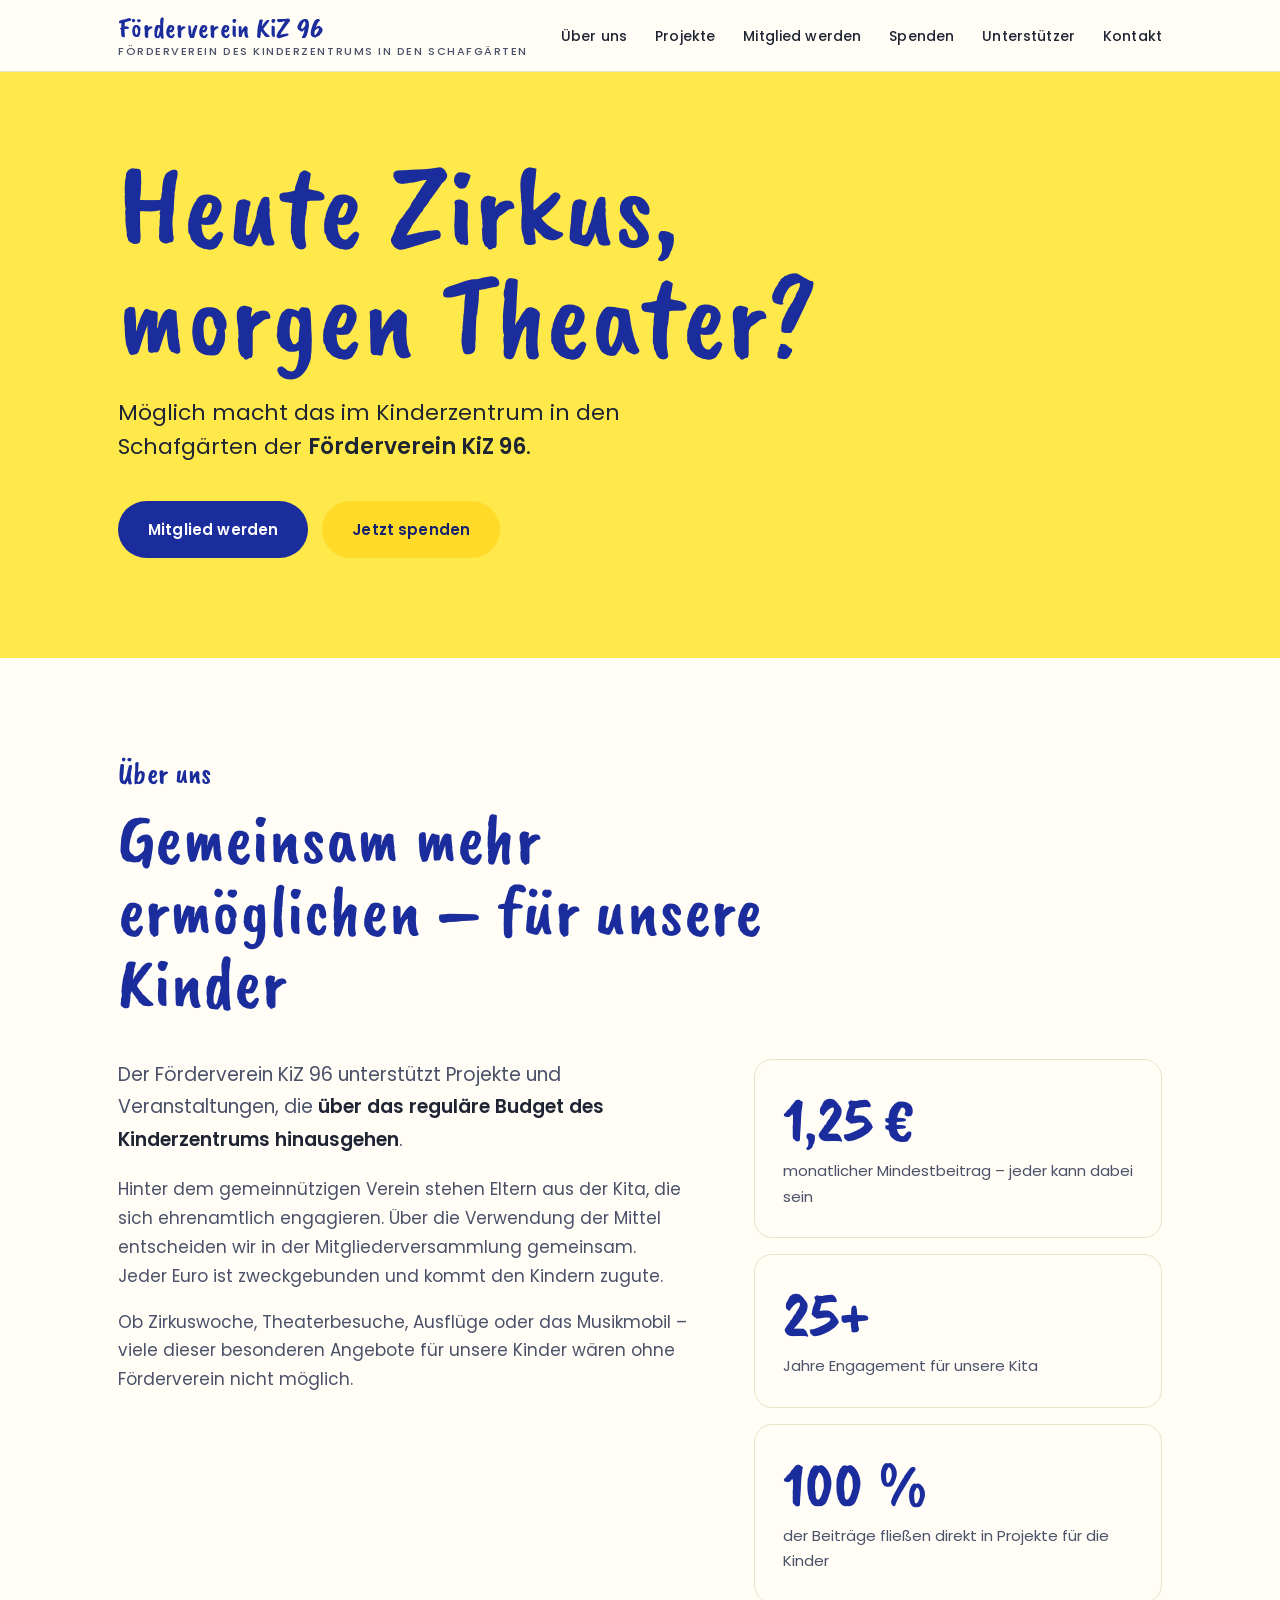
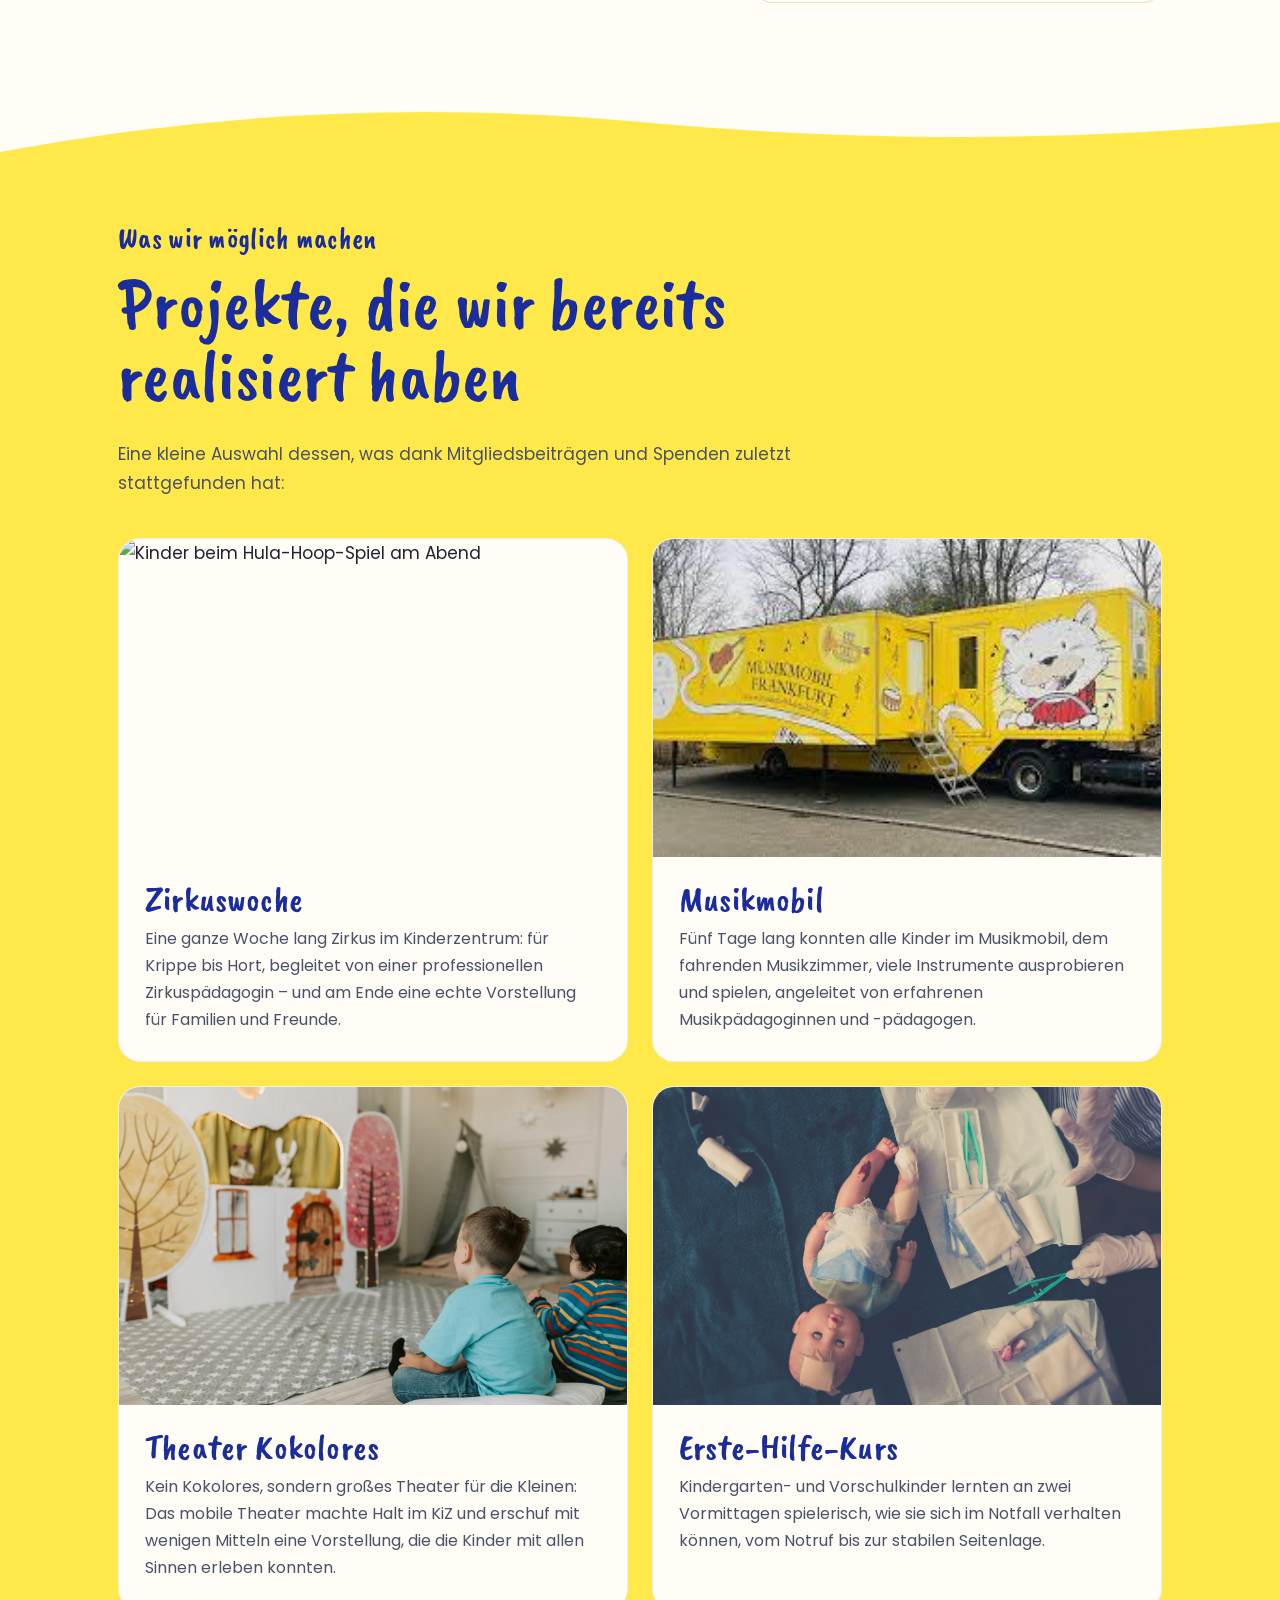
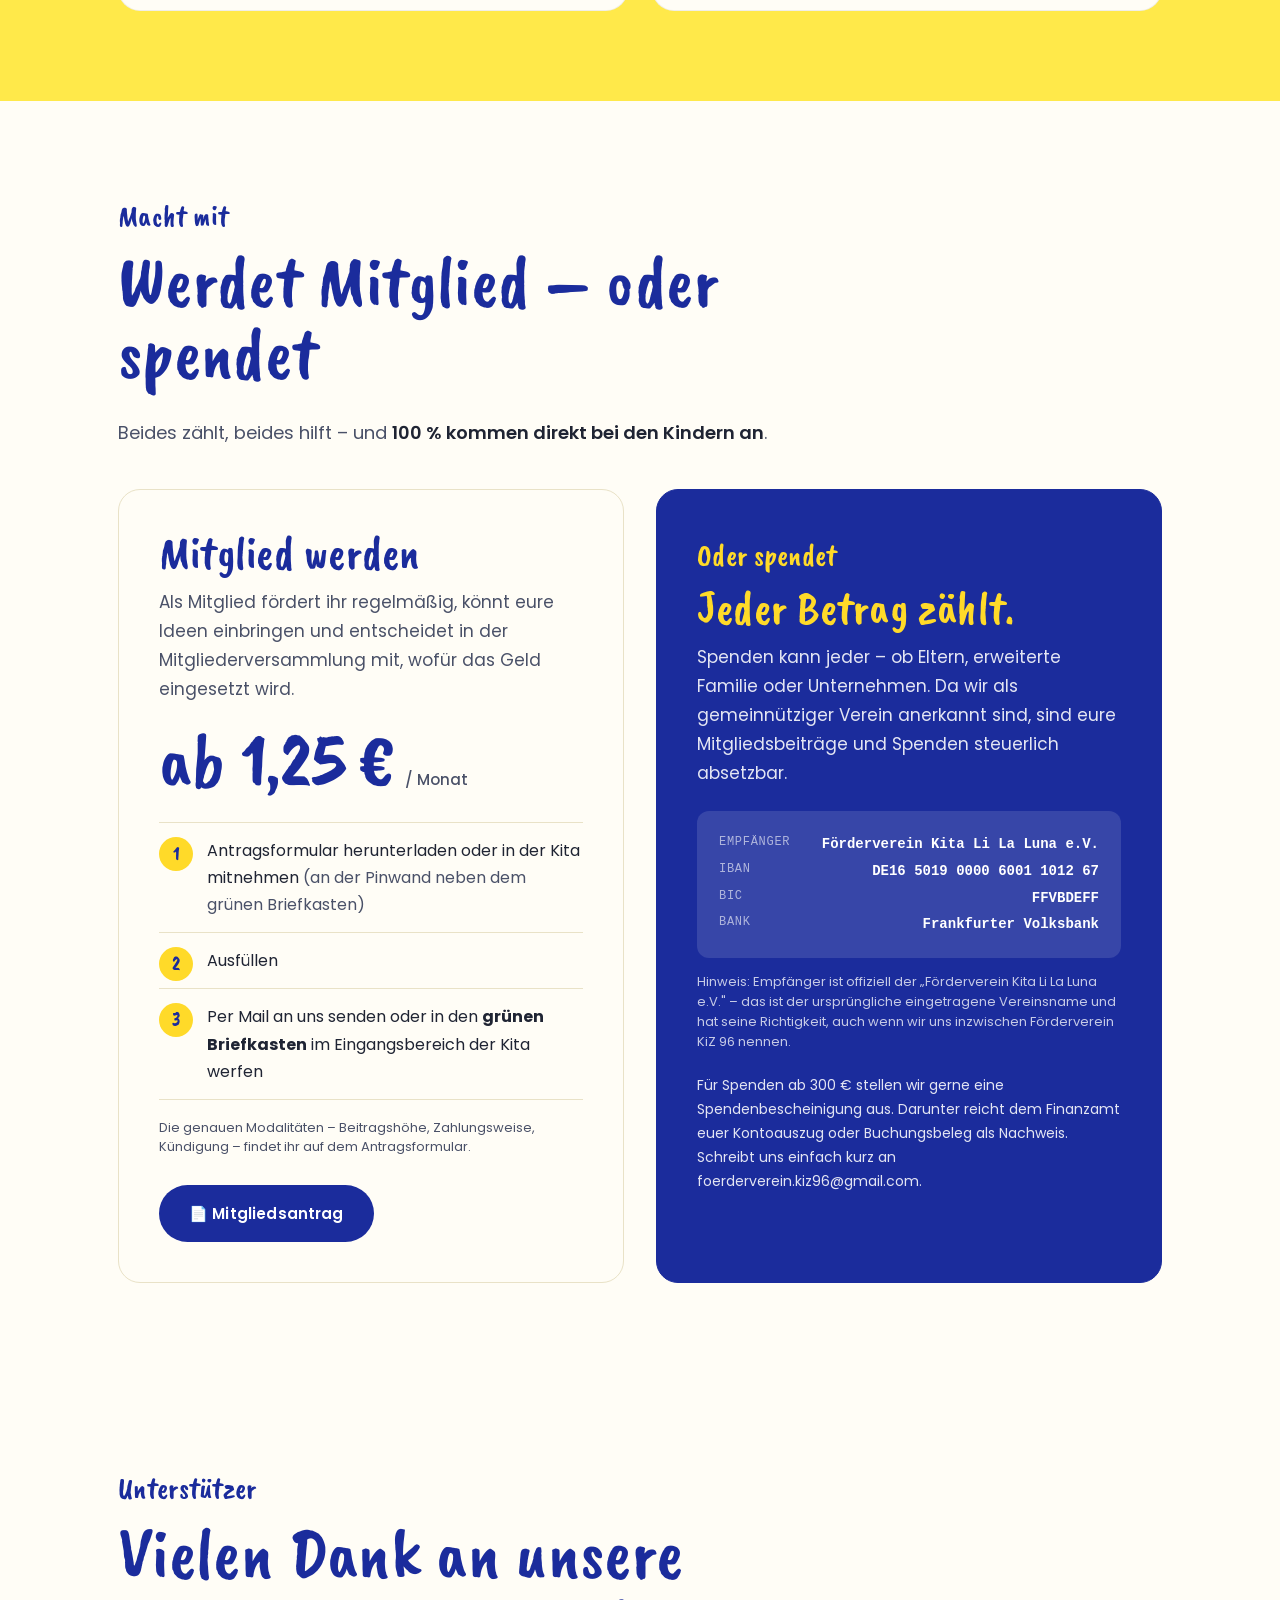
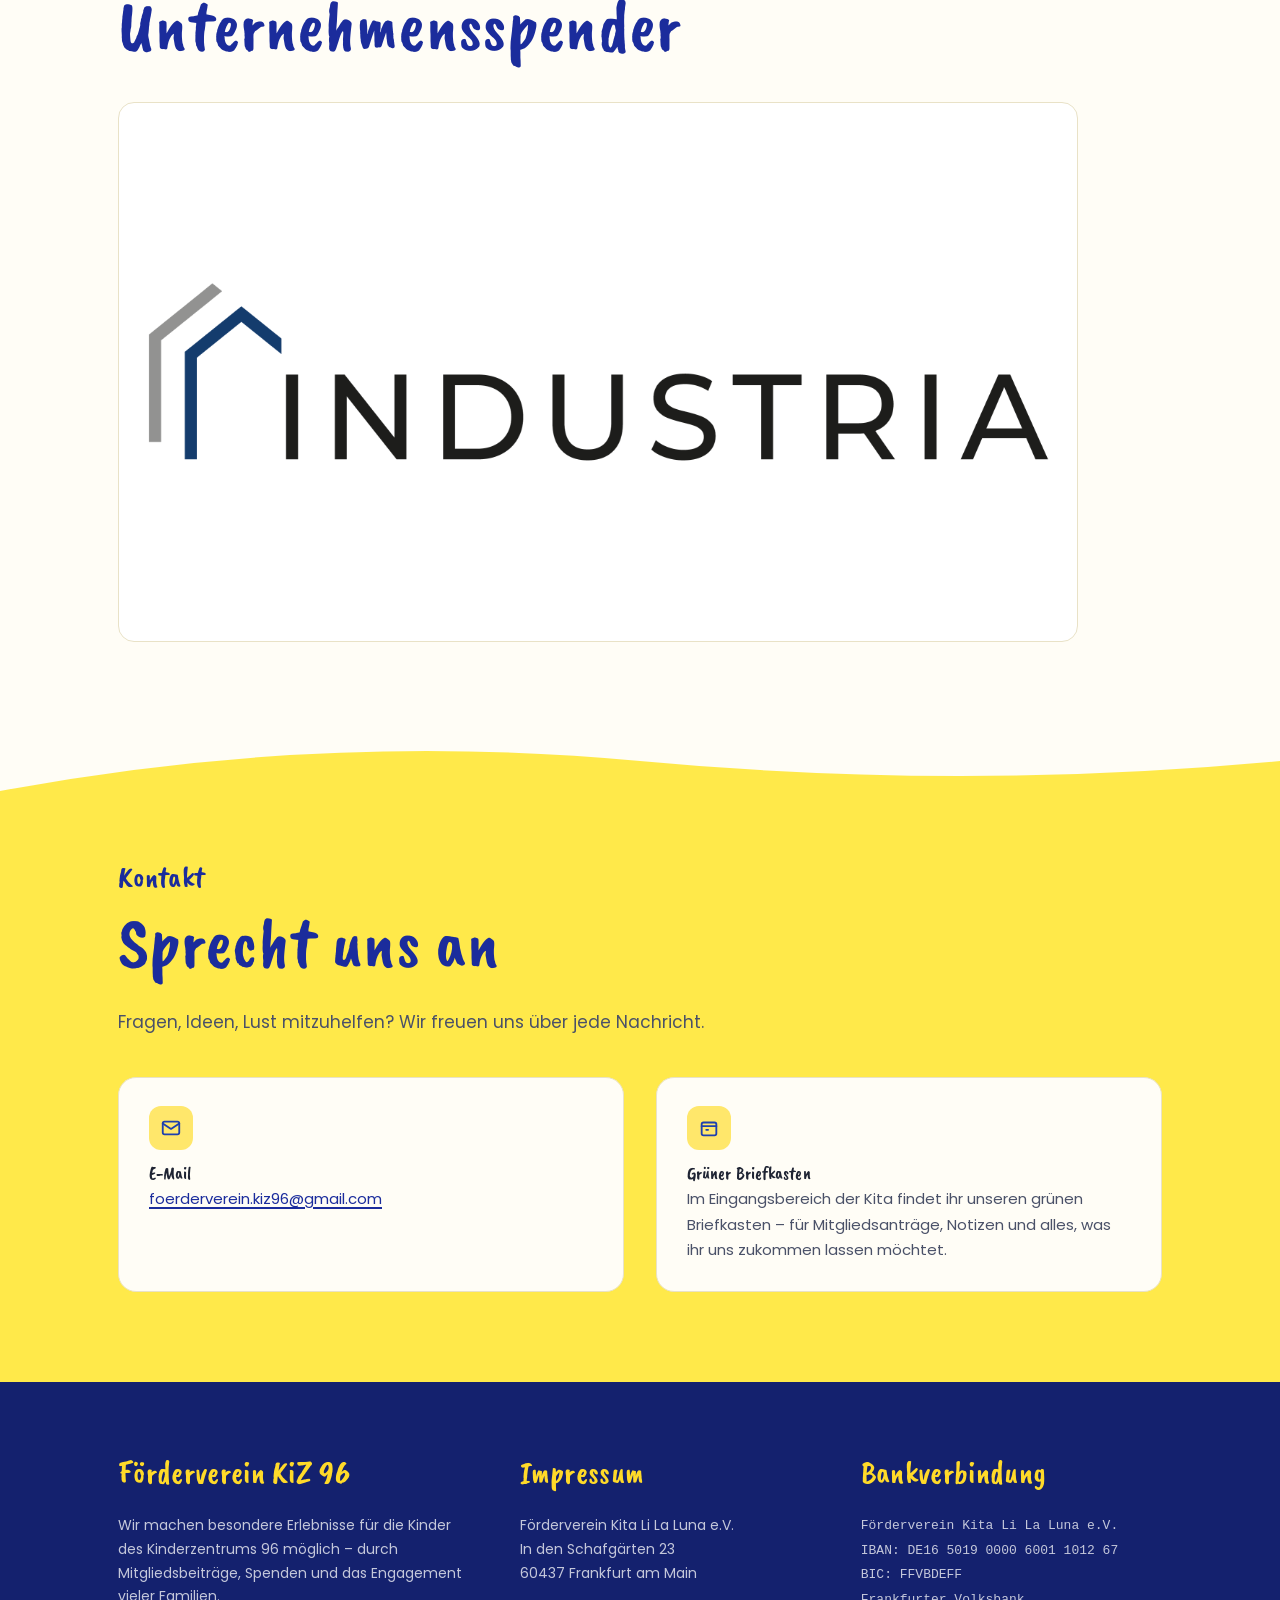
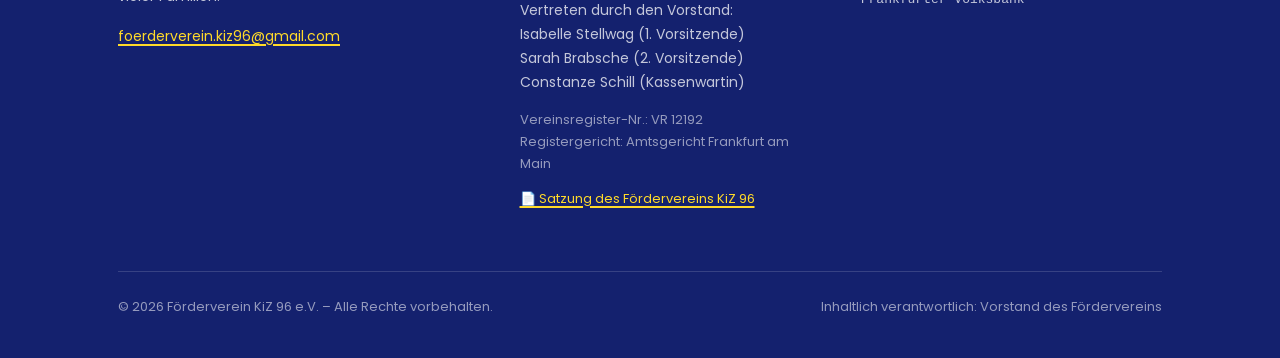
==== index.html @ b90ec66f "Add Förderverein KiZ 96 website (index.html) Import the Claude Design project as a plain static site" ====
<!DOCTYPE html>
<html lang="de"><head>
<meta charset="utf-8">
<meta name="viewport" content="width=device-width,initial-scale=1">
<meta name="format-detection" content="telephone=no, address=no, email=no, date=no">
<title>Förderverein KiZ 96 – Gemeinsam mehr erreichen</title>
<meta name="description" content="Der Förderverein des Kinderzentrums 96 unterstützt Projekte, die den Kita-Alltag bunter machen – von Zirkuswochen bis Musikmobil.">
<link rel="preconnect" href="https://fonts.googleapis.com">
<link rel="preconnect" href="https://fonts.gstatic.com" crossorigin="">
<link rel="stylesheet" href="https://fonts.googleapis.com/css2?family=Caveat+Brush&amp;family=Patrick+Hand&amp;family=Permanent+Marker&amp;family=Poppins:wght@300;400;500;600;700&amp;display=swap">
<style>
  :root {
    /* Flyer-nahe Farben: kräftiges Sonnengelb + sattes Royalblau */
    --yellow: #FFDA29;
    --yellow-soft: #FFE76B;
    --yellow-bg: #FFE94A;     /* flächiges Flyer-Gelb */
    --yellow-bg-soft: #FFF4B8;/* etwas weicher für Lesbarkeit */
    --blue: #1B2C9C;
    --blue-deep: #14216E;
    --blue-soft: #4F6BD6;
    --ink: #1F2433;
    --ink-soft: #4A5168;
    --paper: #FFFDF6;
    --line: #E9E2C7;
    --maxw: 1100px;
    --readw: 680px;
  }

  * { box-sizing: border-box; }
  html { scroll-behavior: smooth; }
  body {
    margin: 0;
    font-family: 'Poppins', system-ui, sans-serif;
    font-size: 17px;
    line-height: 1.7;
    color: var(--ink);
    background: var(--paper);
    -webkit-font-smoothing: antialiased;
  }

  h1, h2, h3 { color: var(--blue); margin: 0 0 0.4em; line-height: 1.0; letter-spacing: 0.005em; font-family: 'Caveat Brush', 'Poppins', cursive; font-weight: 400; }
  h2 { font-size: clamp(44px, 6vw, 72px); }
  h3 { font-size: 32px; }
  .hand { font-family: 'Caveat Brush', cursive; color: var(--blue); font-weight: 400; }

  p { margin: 0 0 1em; color: var(--ink-soft); max-width: var(--readw); }
  p strong { color: var(--ink); font-weight: 600; }
  a { color: var(--blue); text-decoration: underline; text-decoration-thickness: 1.5px; text-underline-offset: 3px; }
  a:hover { color: var(--blue-deep); }

  .wrap { max-width: var(--maxw); margin: 0 auto; padding: 0 28px; }

  /* ---------- Nav ---------- */
  nav.top {
    position: sticky; top: 0; z-index: 50;
    background: rgba(255, 253, 246, 0.92);
    backdrop-filter: blur(8px);
    border-bottom: 1px solid var(--line);
  }
  nav.top .wrap { display: flex; align-items: center; justify-content: space-between; padding-top: 14px; padding-bottom: 14px; gap: 24px; }
  .brand { display: flex; align-items: center; gap: 12px; text-decoration: none; }
  .brand-mark {
    width: 40px; height: 40px; border-radius: 50%;
    background: var(--yellow);
    display: grid; place-items: center;
    font-family: 'Caveat Brush', cursive; font-size: 22px; color: var(--blue);
    flex-shrink: 0;
  }
  .brand-text { font-family: 'Caveat Brush', cursive; font-size: 28px; color: var(--blue); line-height: 1; letter-spacing: 0.01em; }
  .brand-text small { display: block; font-family: 'Poppins', sans-serif; font-size: 11px; letter-spacing: 0.14em; text-transform: uppercase; color: var(--ink-soft); margin-top: 4px; font-weight: 500; }
  nav.top ul { display: flex; gap: 28px; list-style: none; padding: 0; margin: 0; }
  nav.top a.navlink { color: var(--ink); text-decoration: none; font-size: 14px; font-weight: 500; letter-spacing: 0.01em; }
  nav.top a.navlink:hover { color: var(--blue); }
  @media (max-width: 760px) { nav.top ul { display: none; } }

  /* ---------- Hero ---------- */
  .hero {
    position: relative;
    padding: 80px 0 100px;
    overflow: hidden;
    background: var(--paper);
  }
  .hero-blob {
    position: absolute; inset: 0; z-index: 0;
    pointer-events: none;
  }
  .hero .wrap { position: relative; z-index: 1; }
  .hero h1 {
    font-family: 'Caveat Brush', cursive;
    font-size: clamp(64px, 9.5vw, 116px);
    color: var(--blue);
    font-weight: 400;
    letter-spacing: 0.005em;
    max-width: 14ch;
    margin-bottom: 24px;
    line-height: 0.95;
  }
  .hero h1 .accent { color: var(--blue); }
  .hero .lede {
    font-size: clamp(19px, 2vw, 22px);
    color: var(--ink);
    max-width: 560px;
    line-height: 1.55;
  }
  .hero-cta { display: flex; gap: 14px; margin-top: 36px; flex-wrap: wrap; }

  .btn {
    display: inline-block;
    padding: 14px 28px;
    border-radius: 999px;
    font-weight: 600;
    text-decoration: none;
    font-size: 15px;
    letter-spacing: 0.01em;
    transition: transform .15s ease, box-shadow .15s ease;
    border: 2px solid transparent;
  }
  .btn-primary { background: var(--blue); color: #fff; }
  .btn-primary:hover { background: var(--blue-deep); color: #fff; transform: translateY(-1px); }
  .btn-secondary { background: var(--yellow); color: var(--blue-deep); }
  .btn-secondary:hover { background: #FFC700; color: var(--blue-deep); transform: translateY(-1px); }
  .btn-ghost { color: var(--blue); border-color: var(--blue); }
  .btn-ghost:hover { background: var(--blue); color: #fff; }

  /* ---------- Sections ---------- */
  section { padding: 90px 0; position: relative; }
  section.alt { background: var(--yellow-bg); }
  section.alt .stat-card,
  section.alt .project { background: #FFFDF6; border-color: rgba(0,0,0,0.06); }
  section.alt .panel { border-color: rgba(0,0,0,0.06); }
  .eyebrow {
    font-family: 'Caveat Brush', cursive;
    color: var(--blue);
    font-size: 30px;
    margin-bottom: 4px;
    letter-spacing: 0.01em;
  }
  /* h2 base oben gesetzt */
  h2 { max-width: 22ch; }

  /* Wave divider */
  .wave { display: block; width: 100%; height: 60px; }
  .wave + section { padding-top: 30px; }

  /* ---------- Über uns ---------- */
  .about-grid { display: grid; grid-template-columns: 1.4fr 1fr; gap: 64px; align-items: start; }
  @media (max-width: 800px) { .about-grid { grid-template-columns: 1fr; gap: 40px; } }
  .stat-card {
    background: var(--paper);
    border: 1px solid var(--line);
    border-radius: 18px;
    padding: 28px;
  }
  .stat-card + .stat-card { margin-top: 16px; }
  .stat-num {
    font-family: 'Caveat Brush', cursive;
    font-size: 64px;
    color: var(--blue);
    line-height: 1;
    margin-bottom: 6px;
  }
  .stat-label { font-size: 15px; color: var(--ink-soft); }

  /* ---------- Projekte ---------- */
  .projects { display: grid; grid-template-columns: repeat(2, 1fr); gap: 24px; margin-top: 40px; }
  @media (max-width: 760px) { .projects { grid-template-columns: 1fr; } }
  .project {
    background: var(--paper);
    border-radius: 22px;
    overflow: hidden;
    border: 1px solid var(--line);
    display: flex; flex-direction: column;
  }
  .project-img {
    aspect-ratio: 16 / 10;
    background: repeating-linear-gradient(45deg, #FFE680, #FFE680 10px, #FFD23F 10px, #FFD23F 20px);
    position: relative;
    display: grid; place-items: center;
  }
  .project-img.blue { background: repeating-linear-gradient(45deg, #C5D2F2, #C5D2F2 10px, #A6B7E8 10px, #A6B7E8 20px); }
  .project-img.has-photo { background: none; padding: 0; }
  .project-img.has-photo img { width: 100%; height: 100%; object-fit: cover; display: block; position: absolute; inset: 0; }
  .project-img.has-photo { position: relative; }
  .project-img .placeholder-tag {
    background: rgba(255,255,255,0.92);
    color: var(--ink-soft);
    font-family: ui-monospace, monospace;
    font-size: 11px;
    padding: 6px 10px;
    border-radius: 6px;
    letter-spacing: 0.04em;
  }
  .project-body { padding: 24px 26px 28px; }
  .project h3 { font-family: 'Caveat Brush', cursive; color: var(--blue); font-size: 36px; font-weight: 400; margin-bottom: 8px; line-height: 1.0; }
  .project p { font-size: 16px; margin: 0; }

  /* ---------- Mitglied / Spenden Doppel ---------- */
  .duo { display: grid; grid-template-columns: 1fr 1fr; gap: 32px; margin-top: 40px; }
  @media (max-width: 800px) { .duo { grid-template-columns: 1fr; } }
  .panel {
    background: var(--paper);
    border-radius: 22px;
    padding: 40px;
    border: 1px solid var(--line);
  }
  .panel.blue {
    background: var(--blue);
    color: #fff;
    border-color: var(--blue);
  }
  .panel.blue h3, .panel.blue .eyebrow { color: var(--yellow); }
  .panel.blue p { color: rgba(255,255,255,0.88); }
  .panel.blue strong { color: #fff; }
  .panel.blue a { color: var(--yellow); }
  .panel h3 { font-family: 'Caveat Brush', cursive; font-size: 46px; font-weight: 400; color: var(--blue); margin-bottom: 12px; line-height: 1.0; }
  .price {
    font-family: 'Caveat Brush', cursive;
    font-size: 76px;
    color: var(--blue);
    line-height: 1;
    display: flex; align-items: baseline; gap: 10px;
    margin: 18px 0 6px;
  }
  .price small { font-family: 'Poppins', sans-serif; font-size: 15px; color: var(--ink-soft); font-weight: 500; }
  .panel.blue .price { color: #fff; }
  .panel.blue .price small { color: rgba(255,255,255,0.75); }

  .iban-block {
    background: rgba(255,255,255,0.12);
    border-radius: 12px;
    padding: 20px 22px;
    margin-top: 24px;
    font-family: ui-monospace, 'SF Mono', monospace;
    font-size: 14px;
    line-height: 1.9;
  }
  .iban-block .row { display: flex; justify-content: space-between; gap: 16px; }
  .iban-block .row .k { color: rgba(255,255,255,0.6); font-size: 12px; letter-spacing: 0.06em; text-transform: uppercase; }
  .iban-block .row .v { color: #fff; font-weight: 600; text-align: right; }

  .iban-with-qr {
    display: grid;
    grid-template-columns: 1fr auto;
    gap: 20px;
    align-items: stretch;
  }
  .iban-with-qr .iban-block { margin: 0; flex: 1; }
  .iban-qr {
    background: transparent;
    border-radius: 12px;
    padding: 6px;
    display: flex;
    align-items: center;
    justify-content: center;
    width: 150px;
  }
  .iban-qr img { width: 100%; height: auto; display: block; }
  @media (max-width: 540px) {
    .iban-with-qr { grid-template-columns: 1fr; }
    .iban-qr { width: 140px; margin: 0 auto; }
  }

  /* ---------- Vorstand ---------- */
  .vorstand-grid {
    display: grid;
    grid-template-columns: repeat(auto-fit, minmax(200px, 1fr));
    gap: 32px;
    max-width: 720px;
    margin: 40px 0 56px;
  }
  .vorstand-card { text-align: center; }
  .vorstand-photo {
    width: 140px;
    height: 140px;
    border-radius: 50%;
    overflow: hidden;
    margin: 0 auto 16px;
    background: var(--cream);
    border: 3px solid #fff;
    box-shadow: 0 4px 16px rgba(0,0,0,0.08);
    display: flex;
    align-items: center;
    justify-content: center;
    font-family: 'Poppins', sans-serif;
    font-size: 36px;
    font-weight: 600;
    color: var(--blue);
  }
  .vorstand-photo img { width: 100%; height: 100%; object-fit: cover; display: block; }
  .vorstand-card h4 { font-family: 'Poppins', sans-serif; font-size: 18px; font-weight: 600; margin: 0 0 4px; color: var(--ink); }
  .vorstand-card .role { font-size: 14px; color: var(--ink-soft); margin: 0; }

  /* ---------- Sponsors ---------- */
  .sponsor-grid {
    display: grid;
    grid-template-columns: repeat(auto-fit, minmax(220px, 1fr));
    gap: 24px;
    max-width: 960px;
  }
  .sponsor-card {
    background: #fff;
    border: 1px solid var(--line);
    border-radius: 16px;
    aspect-ratio: 16 / 9;
    display: flex;
    align-items: center;
    justify-content: center;
    padding: 28px;
    transition: transform 0.2s ease, box-shadow 0.2s ease;
  }
  .sponsor-card:hover { transform: translateY(-2px); box-shadow: 0 8px 24px rgba(0,0,0,0.06); }
  .sponsor-card img { max-width: 100%; max-height: 100%; object-fit: contain; }
  .sponsor-card .placeholder-tag {
    background: var(--cream);
    color: var(--ink-soft);
    font-family: 'JetBrains Mono', monospace;
    font-size: 11px;
    letter-spacing: 0.08em;
    padding: 8px 14px;
    border-radius: 6px;
  }

  .steps { list-style: none; padding: 0; margin: 24px 0 0; counter-reset: step; }
  .steps li {
    padding: 14px 0 14px 48px;
    position: relative;
    border-top: 1px solid var(--line);
    color: var(--ink);
    font-size: 16px;
  }
  .steps li:last-child { border-bottom: 1px solid var(--line); }
  .steps li::before {
    counter-increment: step;
    content: counter(step);
    position: absolute; left: 0; top: 14px;
    width: 34px; height: 34px; border-radius: 50%;
    background: var(--yellow); color: var(--blue);
    display: grid; place-items: center;
    font-family: 'Caveat Brush', cursive; font-size: 20px;
  }

  /* ---------- Kontakt ---------- */
  .contact-grid { display: grid; grid-template-columns: 1fr 1fr; gap: 32px; margin-top: 40px; }
  @media (max-width: 760px) { .contact-grid { grid-template-columns: 1fr; } }
  .contact-card {
    background: var(--paper);
    border: 1px solid var(--line);
    border-radius: 18px;
    padding: 28px 30px;
  }
  .contact-card .icon {
    width: 44px; height: 44px; border-radius: 12px;
    background: var(--yellow-soft);
    display: grid; place-items: center;
    margin-bottom: 14px;
  }
  .contact-card h3 { font-size: 18px; margin-bottom: 4px; color: var(--ink); }
  .contact-card p { font-size: 15px; margin: 0; }

  /* ---------- Footer / Impressum ---------- */
  footer {
    background: var(--blue-deep);
    color: rgba(255,255,255,0.75);
    padding: 64px 0 40px;
    font-size: 14px;
  }
  footer h4 {
    font-family: 'Caveat Brush', cursive;
    color: var(--yellow);
    font-size: 32px;
    margin: 0 0 14px;
    font-weight: 400;
    letter-spacing: 0.01em;
  }
  footer .imp-grid {
    display: grid; grid-template-columns: 1.2fr 1fr 1fr; gap: 40px;
  }
  @media (max-width: 760px) { footer .imp-grid { grid-template-columns: 1fr; gap: 28px; } }
  footer p { color: rgba(255,255,255,0.75); font-size: 14px; line-height: 1.7; }
  footer a { color: var(--yellow); }

  /* ---------- Mobile (≤640px) ---------- */
  @media (max-width: 640px) {
    .wrap { padding: 0 20px; }
    nav.top { padding: 18px 0; }
    .brand-mark { width: 36px; height: 36px; font-size: 19px; }
    .brand-text { font-size: 22px; }
    .brand-text small { font-size: 9.5px; letter-spacing: 0.12em; margin-top: 3px; }

    .hero { padding: 30px 0 50px; }
    .hero h1 { font-size: clamp(32px, 9.5vw, 48px); margin-bottom: 8px; max-width: 100%; }
    .hero .lede { font-size: 16px; }
    .hero-cta { margin-top: 22px; }
    .wave { height: 32px; }
    .wave + section { padding-top: 18px; }
    .hero .lede { font-size: 17px; }
    .hero-cta { gap: 10px; margin-top: 28px; }
    .btn { padding: 12px 22px; font-size: 14px; }

    section { padding: 60px 0; }
    h2 { font-size: clamp(36px, 9vw, 48px); }
    h3 { font-size: 26px; }
    .eyebrow { font-size: 24px; }

    .about-grid { gap: 32px; }
    .stat-card { padding: 22px; }
    .stat-num { font-size: 48px; }

    .projects { gap: 18px; margin-top: 28px; }
    .project-body { padding: 20px 22px 24px; }
    .project h3 { font-size: 28px; }
    .project p { font-size: 15px; }

    .duo { gap: 22px; margin-top: 28px; }
    .panel { padding: 26px 24px; }
    .panel h3 { font-size: 36px; }
    .price { font-size: 56px; }

    .iban-block .row { flex-direction: column; align-items: flex-start; gap: 2px; padding: 6px 0; border-bottom: 1px solid rgba(255,255,255,0.08); }
    .iban-block .row:last-child { border-bottom: none; }
    .iban-block .row .v { text-align: left; word-break: break-word; }

    .contact-grid { gap: 22px; margin-top: 28px; }

    footer { padding: 50px 0 30px; }
  }
  footer .legal { margin-top: 48px; padding-top: 24px; border-top: 1px solid rgba(255,255,255,0.15); display: flex; justify-content: space-between; flex-wrap: wrap; gap: 12px; font-size: 13px; color: rgba(255,255,255,0.55); }

  /* Underline doodle on hand-text */
  .doodle-underline { position: relative; display: inline-block; }
  .doodle-underline::after {
    content: ''; position: absolute; left: 0; right: 0; bottom: -8px;
    height: 8px;
    background: url("data:image/svg+xml;utf8,<svg xmlns='http://www.w3.org/2000/svg' viewBox='0 0 200 10'><path d='M2 7 Q 50 1 100 5 T 198 4' stroke='%23FFD23F' stroke-width='4' fill='none' stroke-linecap='round'/></svg>") no-repeat center / 100% 100%;
  }

  /* Skip-link a11y */
  .skip { position: absolute; left: -9999px; }
  .skip:focus { left: 12px; top: 12px; background: var(--blue); color: #fff; padding: 8px 14px; border-radius: 6px; z-index: 100; }
</style>

</head>
<body>

<a href="#main" class="skip">Zum Inhalt springen</a>

<nav class="top">
  <div class="wrap">
    <a class="brand" href="#top">
      <div class="brand-text">
        Förderverein KiZ 96
        <small>Förderverein des Kinderzentrums in den Schafgärten</small>
      </div>
    </a>
    <ul>
      <li><a class="navlink" href="#ueber-uns">Über uns</a></li>
      <li><a class="navlink" href="#projekte">Projekte</a></li>
      <li><a class="navlink" href="#mitglied">Mitglied werden</a></li>
      <li><a class="navlink" href="#spenden">Spenden</a></li>
      <li><a class="navlink" href="#unterstuetzer">Unterstützer</a></li>
      <li><a class="navlink" href="#kontakt">Kontakt</a></li>
    </ul>
  </div>
</nav>

<main id="main">

<!-- ============ HERO ============ -->
<section class="hero" id="top">
  <svg class="hero-blob" viewBox="0 0 1440 700" preserveAspectRatio="none" aria-hidden="true">
    <path d="M 0 0 L 1440 0 L 1440 660 Q 1280 720 1100 695 Q 920 670 760 700 Q 600 730 420 700 Q 240 670 0 720 L 0 0 Z" fill="#FFE94A"></path>
  </svg>
  <div class="wrap">
    <h1>Heute Zirkus, <br><span class="accent">morgen Theater?</span></h1>
    <p class="lede">
      Möglich macht das im Kinderzentrum in den Schafgärten der <strong>Förderverein KiZ 96</strong>.
    </p>
    <div class="hero-cta">
      <a class="btn btn-primary" href="#mitglied">Mitglied werden</a>
      <a class="btn btn-secondary" href="#spenden">Jetzt spenden</a>
    </div>
  </div>
</section>

<!-- ============ ÜBER UNS ============ -->
<section id="ueber-uns">
  <div class="wrap">
    <div class="eyebrow">Über uns</div>
    <h2>Gemeinsam mehr ermöglichen – für unsere Kinder</h2>
    <div class="about-grid" style="margin-top: 40px;">
      <div>
        <p style="font-size: 19px;">
          Der Förderverein KiZ 96 unterstützt Projekte und Veranstaltungen, die <strong>über das reguläre Budget des Kinderzentrums hinausgehen</strong>.
        </p>
        <p>Hinter dem gemeinnützigen Verein stehen Eltern aus der Kita, die sich ehrenamtlich engagieren. Über die Verwendung der Mittel entscheiden wir in der Mitgliederversammlung gemeinsam. Jeder Euro ist zweckgebunden und kommt den Kindern zugute.</p>
        <p>
          Ob Zirkuswoche, Theaterbesuche, Ausflüge oder das Musikmobil – viele dieser besonderen Angebote für unsere Kinder wären ohne Förderverein nicht möglich.
        </p>
        <p>
</p>
      </div>
      <div>
        <div class="stat-card">
          <div class="stat-num">1,25 €</div>
          <div class="stat-label">monatlicher Mindestbeitrag – jeder kann dabei sein</div>
        </div>
        <div class="stat-card">
          <div class="stat-num">25+</div>
          <div class="stat-label">Jahre Engagement für unsere Kita</div>
        </div>
        <div class="stat-card">
          <div class="stat-num">100 %</div>
          <div class="stat-label">der Beiträge fließen direkt in Projekte für die Kinder</div>
        </div>
      </div>
    </div>
  </div>
</section>

<!-- ============ PROJEKTE ============ -->
<section id="projekte" class="alt">
  <svg class="wave" viewBox="0 0 1440 60" preserveAspectRatio="none" aria-hidden="true" style="position:absolute;top:-1px;left:0;right:0;">
    <path d="M0 60 Q 360 0 720 30 T 1440 30 L 1440 0 L 0 0 Z" fill="#FFFDF6"></path>
  </svg>
  <div class="wrap" style="padding-top: 30px;">
    <div class="eyebrow">Was wir möglich machen</div>
    <h2>Projekte, die wir bereits realisiert haben</h2>
    <p>Eine kleine Auswahl dessen, was dank Mitgliedsbeiträgen und Spenden zuletzt stattgefunden hat:</p>

    <div class="projects">
      <article class="project">
        <div class="project-img has-photo">
          <img src="images/zirkuswoche.jpg" alt="Kinder beim Hula-Hoop-Spiel am Abend">
        </div>
        <div class="project-body">
          <h3>Zirkuswoche</h3>
          <p>Eine ganze Woche lang Zirkus im Kinderzentrum: für Krippe bis Hort, begleitet von einer professionellen Zirkuspädagogin – und am Ende eine echte Vorstellung für Familien und Freunde.</p>
        </div>
      </article>

      <article class="project">
        <div class="project-img has-photo">
          <img src="images/musikmobil.jpg" alt="Musikmobil Frankfurt – gelber Anhänger mit Instrumenten-Illustrationen">
        </div>
        <div class="project-body">
          <h3>Musikmobil</h3>
          <p>Fünf Tage lang konnten alle Kinder im Musikmobil, dem fahrenden Musikzimmer, viele Instrumente ausprobieren und spielen, angeleitet von erfahrenen Musikpädagoginnen und -pädagogen.</p>
        </div>
      </article>

      <article class="project">
        <div class="project-img has-photo">
          <img src="images/theater.jpg" alt="Kinder schauen einer Theateraufführung in der Kita zu">
        </div>
        <div class="project-body">
          <h3>Theater Kokolores</h3>
          <p>Kein Kokolores, sondern großes Theater für die Kleinen: Das mobile Theater machte Halt im KiZ und erschuf mit wenigen Mitteln eine Vorstellung, die die Kinder mit allen Sinnen erleben konnten.&nbsp;</p>
        </div>
      </article>

      <article class="project">
        <div class="project-img has-photo">
          <img src="images/erstehilfe.jpg" alt="Erste-Hilfe-Übung – Kinderpuppe mit Verband und Übungsmaterial" style="object-position: center;">
        </div>
        <div class="project-body">
          <h3>Erste-Hilfe-Kurs</h3>
          <p>Kindergarten- und Vorschulkinder lernten an zwei Vormittagen spielerisch, wie sie sich im Notfall verhalten können, vom Notruf bis zur stabilen Seitenlage.</p>
        </div>
      </article>
    </div>
  </div>
</section>

<!-- ============ MITGLIED & SPENDEN ============ -->
<section id="mitglied">
  <div class="wrap">
    <div class="eyebrow">Macht mit</div>
    <h2>Werdet Mitglied – oder spendet</h2>
    <p style="max-width: 720px; font-size: 18px;">
      Beides zählt, beides hilft – und <strong>100&nbsp;% kommen direkt bei den Kindern an</strong>.
    </p>

    <div class="duo">
      <!-- Mitglied -->
      <div class="panel">
        <h3>Mitglied werden</h3>
        <p>Als Mitglied fördert ihr regelmäßig, könnt eure Ideen einbringen und entscheidet in der Mitgliederversammlung mit, wofür das Geld eingesetzt wird.</p>
        <div class="price">ab&nbsp;1,25 € <small>/&nbsp;Monat</small></div>

        <ol class="steps">
          <li>Antragsformular herunterladen oder in der Kita mitnehmen <span style="color: var(--ink-soft); font-weight: 400;">(an der Pinwand neben dem grünen Briefkasten)</span></li>
          <li>Ausfüllen</li>
          <li>Per Mail an uns senden oder in den <strong>grünen Briefkasten</strong> im Eingangsbereich der Kita werfen</li>
        </ol>

        <p style="font-size: 13px; color: var(--ink-soft); margin-top: 18px; line-height: 1.5;">Die genauen Modalitäten – Beitragshöhe, Zahlungsweise, Kündigung – findet ihr auf dem Antragsformular.</p>

        <div style="display: flex; gap: 12px; margin-top: 28px; flex-wrap: wrap;">
          <a class="btn btn-primary" href="beitrittserklaerung.html" target="_blank">📄 Mitgliedsantrag</a>
        </div>
      </div>

      <!-- Spenden -->
      <div class="panel blue" id="spenden">
        <div class="eyebrow" style="color: var(--yellow);">Oder spendet</div>
        <h3>Jeder Betrag zählt.</h3>
        <p>Spenden kann jeder – ob Eltern, erweiterte Familie oder Unternehmen. Da wir als gemeinnütziger Verein anerkannt sind, sind eure Mitgliedsbeiträge und Spenden steuerlich absetzbar.</p>

        <div class="iban-block">
          <div class="row"><span class="k">Empfänger</span><span class="v">Förderverein Kita Li La Luna e.V.</span></div>
          <div class="row"><span class="k">IBAN</span><span class="v">DE16 5019 0000 6001 1012 67</span></div>
          <div class="row"><span class="k">BIC</span><span class="v">FFVBDEFF</span></div>
          <div class="row"><span class="k">Bank</span><span class="v">Frankfurter Volksbank</span></div>
        </div>

        <p style="margin-top: 14px; font-size: 13px; line-height: 1.55; color: rgba(255,255,255,0.75);">
          Hinweis: Empfänger ist offiziell der „Förderverein Kita Li La Luna e.V." – das ist der ursprüngliche eingetragene Vereinsname und hat seine Richtigkeit, auch wenn wir uns inzwischen Förderverein KiZ 96 nennen.
        </p>

        <p style="margin-top: 22px; font-size: 14px;">Für Spenden ab 300 € stellen wir gerne eine Spendenbescheinigung aus. Darunter reicht dem Finanzamt euer Kontoauszug oder Buchungsbeleg als Nachweis. Schreibt uns einfach kurz an foerderverein.kiz96@gmail.com.</p>
      </div>
    </div>
  </div>
</section>

<!-- ============ UNTERSTÜTZER ============ -->
<section id="unterstuetzer">
  <div class="wrap">
    <div class="eyebrow">Unterstützer</div>
    <h2>Vielen Dank an unsere Unternehmensspender</h2>
    <div class="sponsor-grid" style="margin-top: 40px;">
      <div class="sponsor-card">
        <img src="images/logo-mar-industria.png" alt="MAR Industria">
      </div>
    </div>
  </div>
</section>

<!-- ============ KONTAKT ============ -->
<section id="kontakt" class="alt">
  <svg class="wave" viewBox="0 0 1440 60" preserveAspectRatio="none" aria-hidden="true" style="position:absolute;top:-1px;left:0;right:0;">
    <path d="M0 60 Q 360 0 720 30 T 1440 30 L 1440 0 L 0 0 Z" fill="#FFFDF6"></path>
  </svg>
  <div class="wrap" style="padding-top: 30px;">
    <div class="eyebrow">Kontakt</div>
    <h2>Sprecht uns an</h2>
    <p>Fragen, Ideen, Lust mitzuhelfen? Wir freuen uns über jede Nachricht.</p>

<div class="contact-grid">
      <div class="contact-card">
        <div class="icon" aria-hidden="true">
          <svg width="22" height="22" viewBox="0 0 24 24" fill="none" stroke="#1E40AF" stroke-width="2" stroke-linecap="round" stroke-linejoin="round"><rect x="3" y="5" width="18" height="14" rx="2"></rect><path d="m3 7 9 6 9-6"></path></svg>
        </div>
        <h3>E-Mail</h3>
        <p><a href="mailto:foerderverein.kiz96@gmail.com">foerderverein.kiz96@gmail.com</a></p>
      </div>

      <div class="contact-card">
        <div class="icon" aria-hidden="true">
          <svg width="22" height="22" viewBox="0 0 24 24" fill="none" stroke="#1E40AF" stroke-width="2" stroke-linecap="round" stroke-linejoin="round"><rect x="4" y="6" width="16" height="14" rx="2"></rect><path d="M4 10h16"></path><path d="M9 14h2"></path></svg>
        </div>
        <h3>Grüner Briefkasten</h3>
        <p>Im Eingangsbereich der Kita findet ihr unseren grünen Briefkasten – für Mitgliedsanträge, Notizen und alles, was ihr uns zukommen lassen möchtet.</p>
      </div>
    </div>
  </div>
</section>

</main>

<!-- ============ FOOTER / IMPRESSUM ============ -->
<footer id="impressum">
  <div class="wrap">
    <div class="imp-grid">
      <div>
        <h4>Förderverein KiZ 96</h4>
        <p>Wir machen besondere Erlebnisse für die Kinder des Kinderzentrums 96 möglich – durch Mitgliedsbeiträge, Spenden und das Engagement vieler Familien.</p>
        <p style="margin-top: 16px;"><a href="mailto:foerderverein.kiz96@gmail.com">foerderverein.kiz96@gmail.com</a></p>
      </div>
      <div>
        <h4>Impressum</h4>
        <p>
          Förderverein Kita Li La Luna e.V.<br>
          In den Schafgärten 23<br>
          60437 Frankfurt am Main
        </p>
        <p style="margin-top: 12px;">
          Vertreten durch den Vorstand:<br>
          Isabelle Stellwag (1. Vorsitzende)<br>
          Sarah Brabsche (2. Vorsitzende)<br>
          Constanze Schill (Kassenwartin)
        </p>
        <p style="margin-top: 12px; font-size: 13px; color: rgba(255,255,255,0.55);">
          Vereinsregister-Nr.: VR 12192<br>
          Registergericht: Amtsgericht Frankfurt am Main
        </p>
        <p style="margin-top: 12px; font-size: 13px;">
          <a href="satzung.html">📄 Satzung des Fördervereins KiZ 96</a>
        </p>
      </div>
      <div>
        <h4>Bankverbindung</h4>
        <p style="font-family: ui-monospace, monospace; font-size: 13px; line-height: 1.9;">
          Förderverein Kita Li La Luna e.V.<br>
          IBAN: DE16 5019 0000 6001 1012 67<br>
          BIC: FFVBDEFF<br>
          Frankfurter Volksbank
        </p>
      </div>
    </div>

    <div class="legal">
      <span>© <span id="year"></span> Förderverein KiZ 96 e.V. – Alle Rechte vorbehalten.</span>
      <span>Inhaltlich verantwortlich: Vorstand des Fördervereins</span>
    </div>
  </div>
</footer>

<script>
  document.getElementById('year').textContent = new Date().getFullYear();
</script>

<!-- ============ TWEAKS ============ -->
<script src="https://unpkg.com/react@18.3.1/umd/react.development.js" integrity="sha384-hD6/rw4ppMLGNu3tX5cjIb+uRZ7UkRJ6BPkLpg4hAu/6onKUg4lLsHAs9EBPT82L" crossorigin="anonymous"></script>
<script src="https://unpkg.com/react-dom@18.3.1/umd/react-dom.development.js" integrity="sha384-u6aeetuaXnQ38mYT8rp6sbXaQe3NL9t+IBXmnYxwkUI2Hw4bsp2Wvmx4yRQF1uAm" crossorigin="anonymous"></script>
<script src="https://unpkg.com/@babel/standalone@7.29.0/babel.min.js" integrity="sha384-m08KidiNqLdpJqLq95G/LEi8Qvjl/xUYll3QILypMoQ65QorJ9Lvtp2RXYGBFj1y" crossorigin="anonymous"></script>
<script type="text/babel" src="tweaks-panel.jsx"></script>

<style id="tweak-styles">
  /* Brush-Level: kontrolliert die Schriftart der Headlines */
  body[data-brush="poliert"] h1,
  body[data-brush="poliert"] h2,
  body[data-brush="poliert"] h3,
  body[data-brush="poliert"] .eyebrow,
  body[data-brush="poliert"] .stat-num,
  body[data-brush="poliert"] .price,
  body[data-brush="poliert"] .panel h3,
  body[data-brush="poliert"] .project h3,
  body[data-brush="poliert"] .brand-text,
  body[data-brush="poliert"] footer h4,
  body[data-brush="poliert"] .steps li::before {
    font-family: 'Poppins', sans-serif !important;
    font-weight: 700 !important;
    letter-spacing: -0.01em !important;
  }
  body[data-brush="poliert"] .hero h1 { font-size: clamp(48px, 7vw, 84px) !important; line-height: 1.05 !important; }
  body[data-brush="poliert"] .price { font-size: 56px !important; }
  body[data-brush="poliert"] .stat-num { font-size: 44px !important; }
  body[data-brush="poliert"] .panel h3 { font-size: 32px !important; }
  body[data-brush="poliert"] .project h3 { font-size: 24px !important; }
  body[data-brush="poliert"] .brand-text { font-size: 19px !important; }
  body[data-brush="poliert"] .eyebrow { font-size: 13px !important; text-transform: uppercase; letter-spacing: 0.12em !important; font-weight: 600 !important; }
  body[data-brush="poliert"] footer h4 { font-size: 16px !important; text-transform: uppercase; letter-spacing: 0.1em !important; font-weight: 600 !important; }

  body[data-brush="marker"] h1,
  body[data-brush="marker"] h2,
  body[data-brush="marker"] .hero h1,
  body[data-brush="marker"] .panel h3,
  body[data-brush="marker"] .project h3,
  body[data-brush="marker"] .brand-text {
    font-family: 'Permanent Marker', cursive !important;
    letter-spacing: 0.005em !important;
  }

  body[data-brush="kindlich"] h1,
  body[data-brush="kindlich"] h2,
  body[data-brush="kindlich"] .hero h1,
  body[data-brush="kindlich"] .panel h3,
  body[data-brush="kindlich"] .project h3,
  body[data-brush="kindlich"] .brand-text,
  body[data-brush="kindlich"] .eyebrow,
  body[data-brush="kindlich"] .stat-num,
  body[data-brush="kindlich"] .price,
  body[data-brush="kindlich"] footer h4 {
    font-family: 'Patrick Hand', cursive !important;
    letter-spacing: 0.005em !important;
  }

  /* Farb-Stimmung */
  body[data-mood="sonnig"] section.alt { background: #FFE94A; }
  body[data-mood="sonnig"] .hero-blob path { fill: #FFE94A !important; }
  body[data-mood="sonnig"] .panel.blue { background: #1B2C9C; }

  body[data-mood="marine"] section.alt { background: #1B2C9C; color: #fff; }
  body[data-mood="marine"] section.alt h2,
  body[data-mood="marine"] section.alt h3,
  body[data-mood="marine"] section.alt .eyebrow,
  body[data-mood="marine"] section.alt .stat-num,
  body[data-mood="marine"] section.alt .project h3 { color: #FFDA29 !important; }
  body[data-mood="marine"] section.alt p { color: rgba(255,255,255,0.85); }
  body[data-mood="marine"] section.alt strong { color: #fff; }
  body[data-mood="marine"] section.alt .stat-card,
  body[data-mood="marine"] section.alt .project { background: rgba(255,255,255,0.07); border-color: rgba(255,255,255,0.15); }
  body[data-mood="marine"] section.alt .panel { background: rgba(255,255,255,0.07); border-color: rgba(255,255,255,0.15); }
  body[data-mood="marine"] section.alt .panel h3,
  body[data-mood="marine"] section.alt .panel p { color: #fff; }
  body[data-mood="marine"] section.alt .panel.blue { background: #FFDA29; }
  body[data-mood="marine"] section.alt .panel.blue h3,
  body[data-mood="marine"] section.alt .panel.blue p,
  body[data-mood="marine"] section.alt .panel.blue strong,
  body[data-mood="marine"] section.alt .panel.blue .eyebrow { color: #14216E !important; }
  body[data-mood="marine"] .hero-blob path { fill: #DDE3FF !important; }
  body[data-mood="marine"] .wave path { fill: #FFFDF6 !important; }

  body[data-mood="ruhig"] section.alt { background: #FFF4B8; }
  body[data-mood="ruhig"] .hero-blob path { fill: #FFF1A8 !important; }

  /* Wellen / Formen */
  body[data-shapes="gerade"] .wave { display: none !important; }
  body[data-shapes="gerade"] .hero-blob path {
    d: path('M 0 0 L 1440 0 L 1440 720 L 0 720 Z') !important;
  }
  body[data-shapes="gerade"] section { padding-top: 70px !important; padding-bottom: 70px !important; }
  body[data-shapes="gerade"] .panel,
  body[data-shapes="gerade"] .project,
  body[data-shapes="gerade"] .stat-card,
  body[data-shapes="gerade"] .contact-card {
    border-radius: 4px !important;
  }
  body[data-shapes="gerade"] .btn { border-radius: 4px !important; }
  body[data-shapes="gerade"] .doodle-underline::after { display: none !important; }

  body[data-shapes="extra"] .hero-blob path {
    d: path('M 0 0 L 1440 0 L 1440 380 Q 1340 480 1180 440 Q 1020 400 880 480 Q 720 560 540 510 Q 360 460 200 540 Q 60 600 0 560 L 0 0 Z') !important;
  }
  body[data-shapes="extra"] .panel,
  body[data-shapes="extra"] .project,
  body[data-shapes="extra"] .stat-card,
  body[data-shapes="extra"] .contact-card {
    border-radius: 32px !important;
  }
</style>

<div id="tweak-root"></div>
<script type="text/babel">
  const TWEAK_DEFAULTS = /*EDITMODE-BEGIN*/{
    "brush": "brush",
    "mood": "sonnig",
    "shapes": "extra"
  }/*EDITMODE-END*/;

  function TweaksApp() {
    const [t, setTweak] = useTweaks(TWEAK_DEFAULTS);
    React.useEffect(() => {
      document.body.dataset.brush = t.brush;
      document.body.dataset.mood = t.mood;
      document.body.dataset.shapes = t.shapes;
    }, [t.brush, t.mood, t.shapes]);

    return (
      <TweaksPanel title="Tweaks">
        <TweakSection label="Schrift-Charakter" />
        <TweakRadio
          label="Headlines"
          value={t.brush}
          options={[
            { value: 'kindlich', label: 'Kindlich' },
            { value: 'brush', label: 'Brush' },
            { value: 'marker', label: 'Marker' },
            { value: 'poliert', label: 'Poliert' },
          ]}
          onChange={(v) => setTweak('brush', v)}
        />
        <TweakSection label="Farb-Stimmung" />
        <TweakRadio
          label="Mood"
          value={t.mood}
          options={[
            { value: 'ruhig', label: 'Ruhig' },
            { value: 'klassisch', label: 'Klassisch' },
            { value: 'sonnig', label: 'Sonnig' },
            { value: 'marine', label: 'Marine' },
          ]}
          onChange={(v) => setTweak('mood', v)}
        />
        <TweakSection label="Formensprache" />
        <TweakRadio
          label="Sektionen"
          value={t.shapes}
          options={[
            { value: 'gerade', label: 'Klar' },
            { value: 'wellen', label: 'Wellen' },
            { value: 'extra', label: 'Verspielt' },
          ]}
          onChange={(v) => setTweak('shapes', v)}
        />
      </TweaksPanel>
    );
  }

  ReactDOM.createRoot(document.getElementById('tweak-root')).render(<TweaksApp />);
</script>



</body></html>
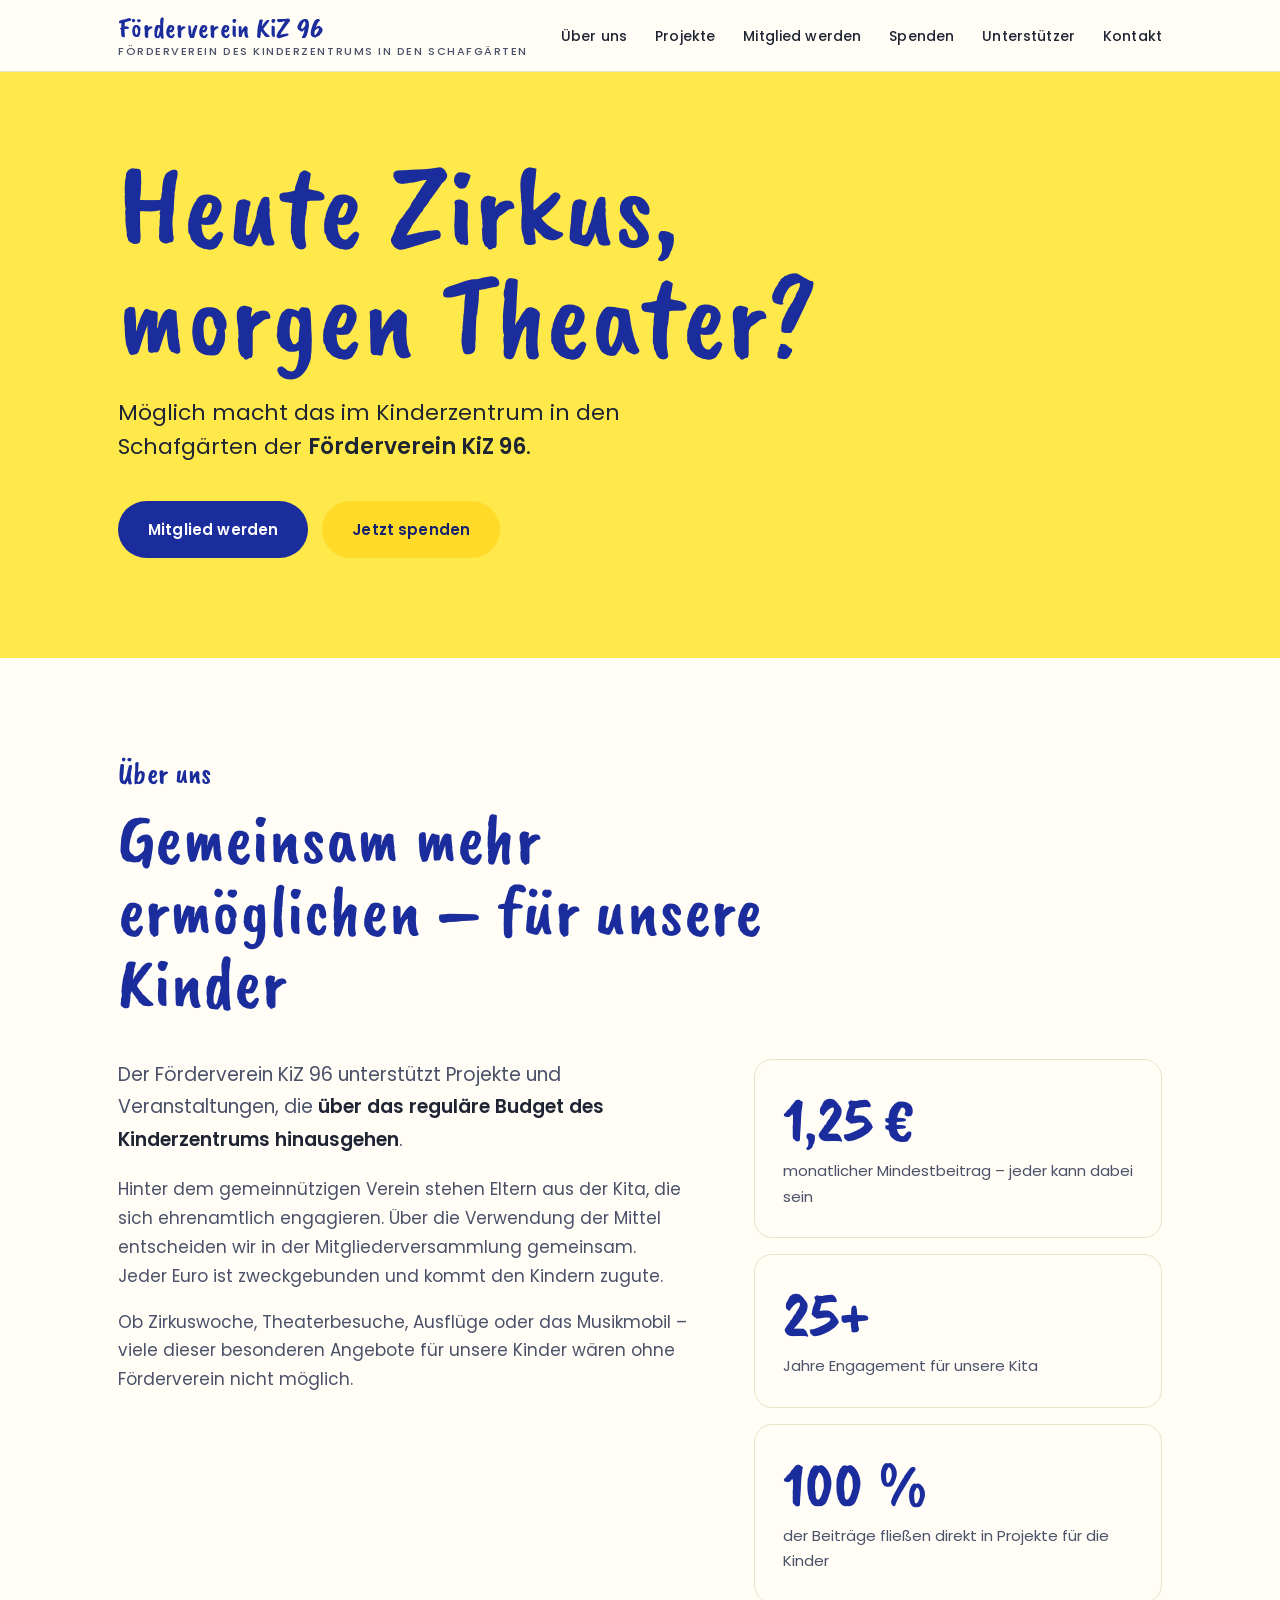
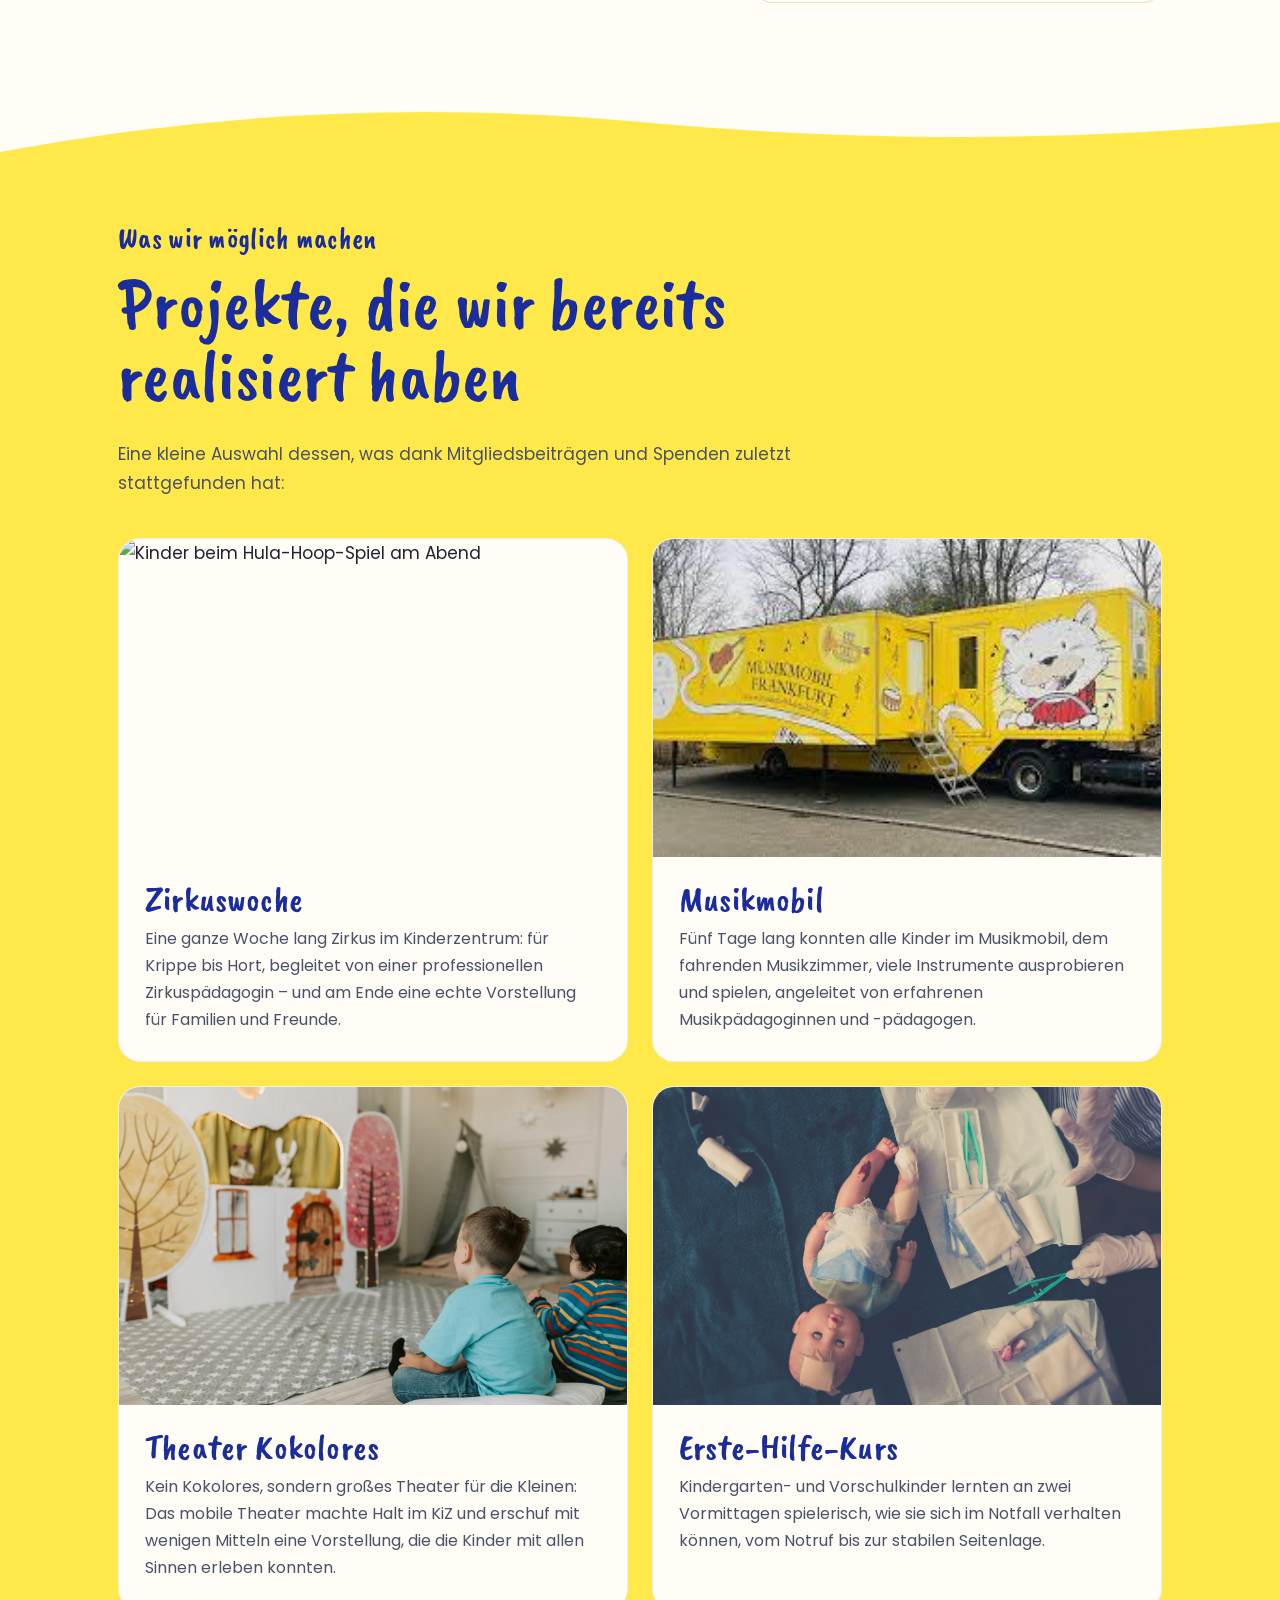
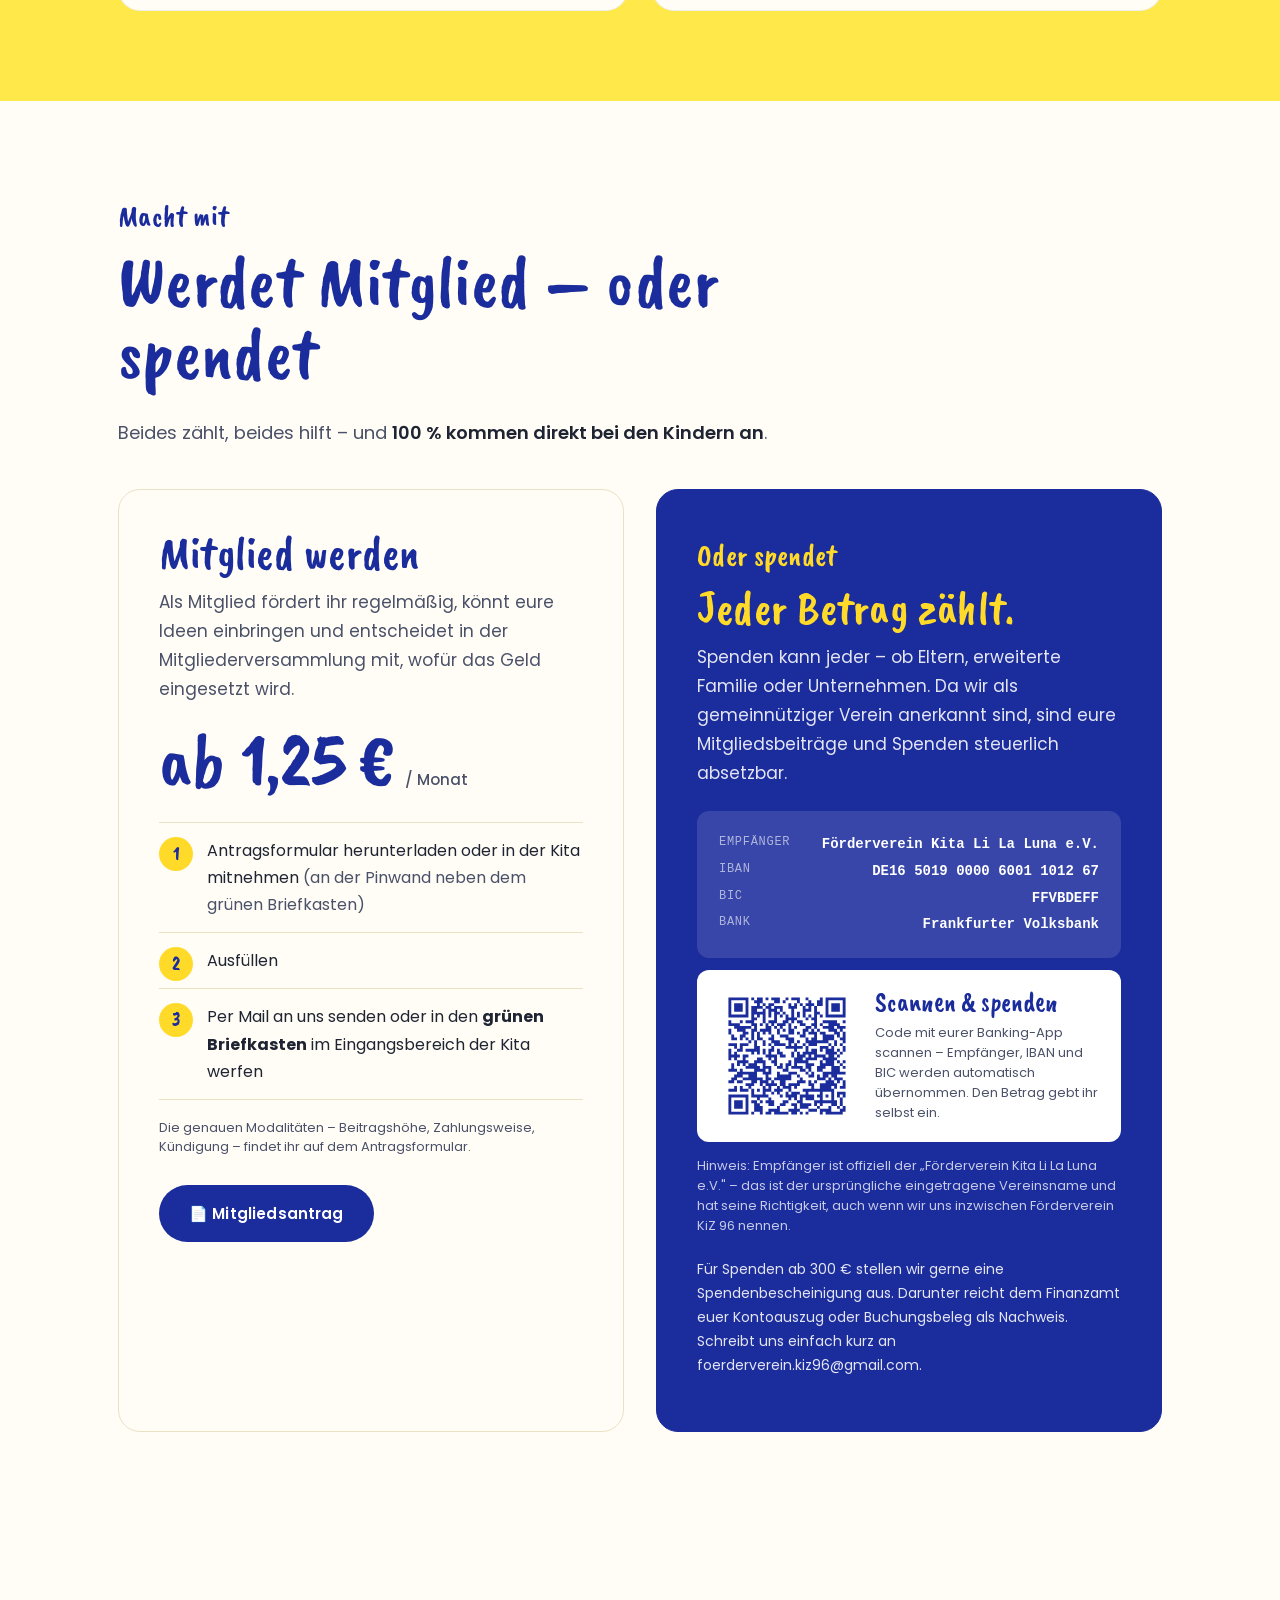
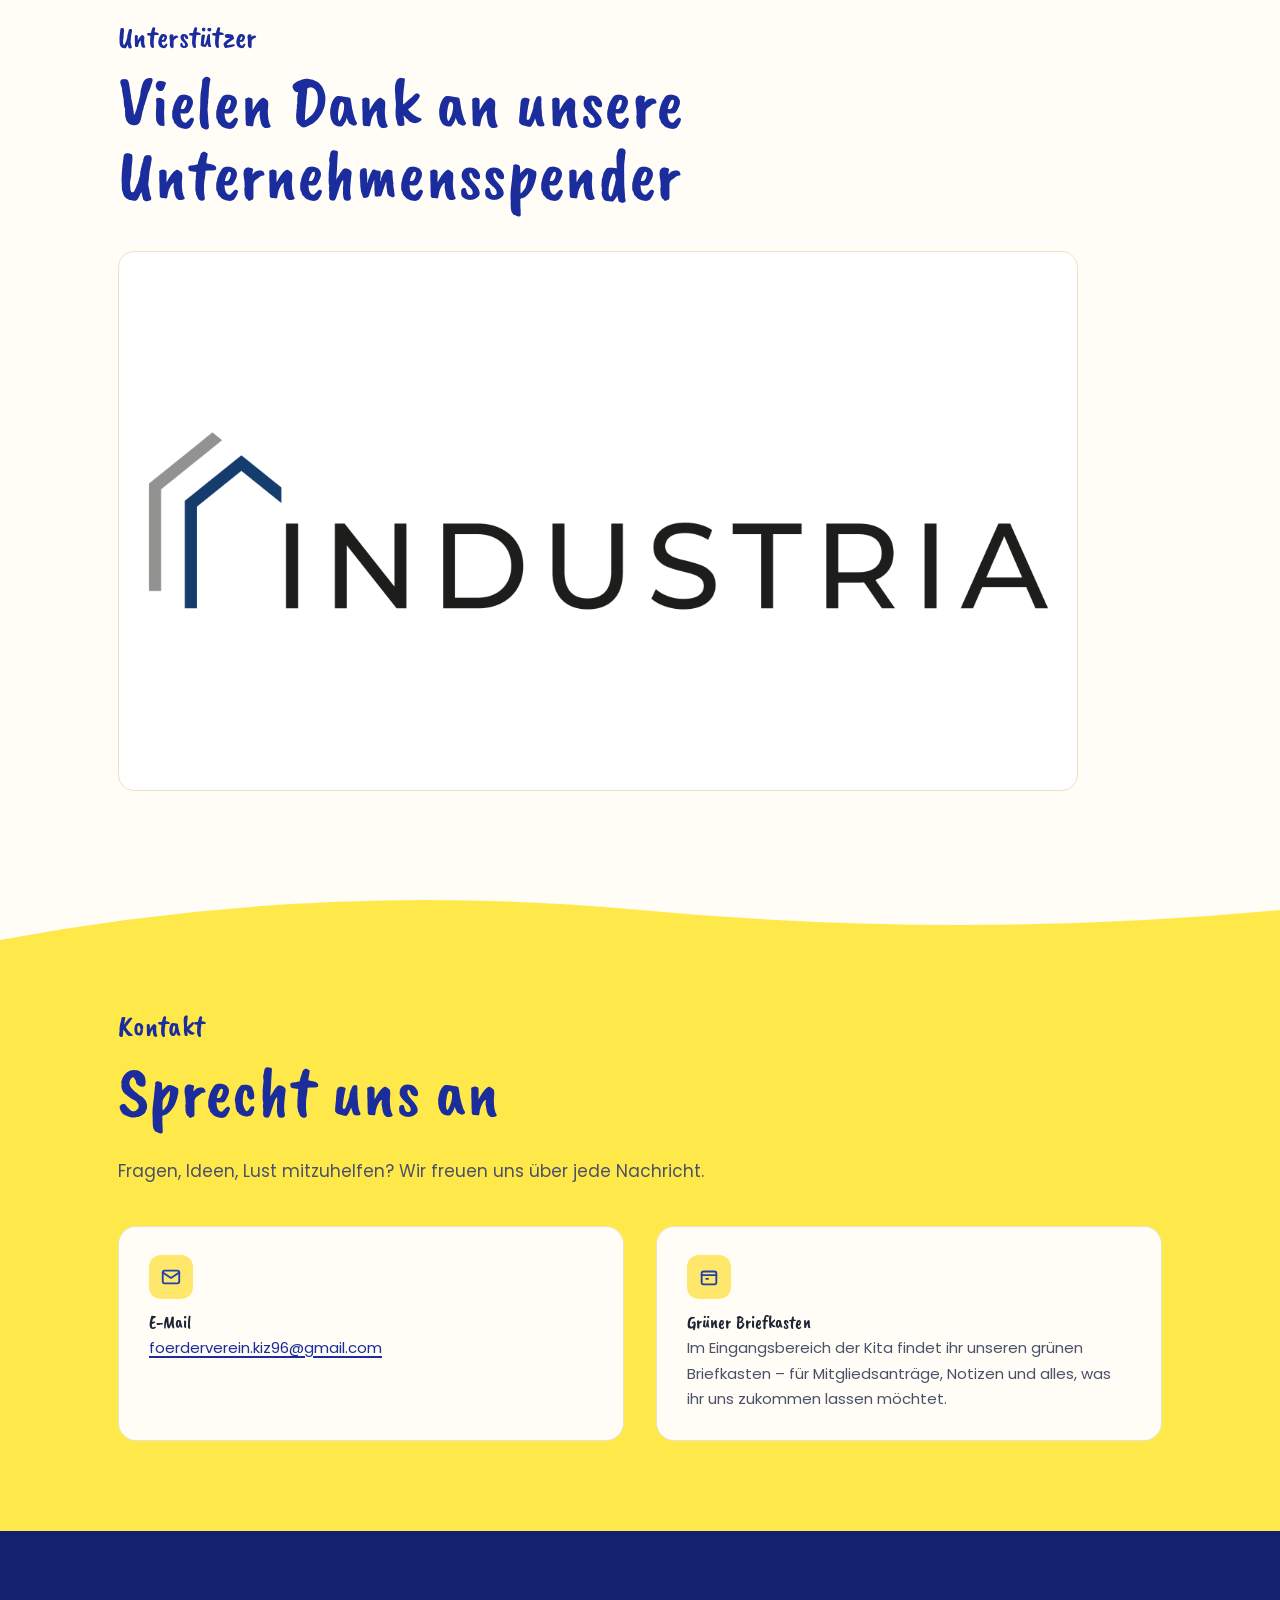
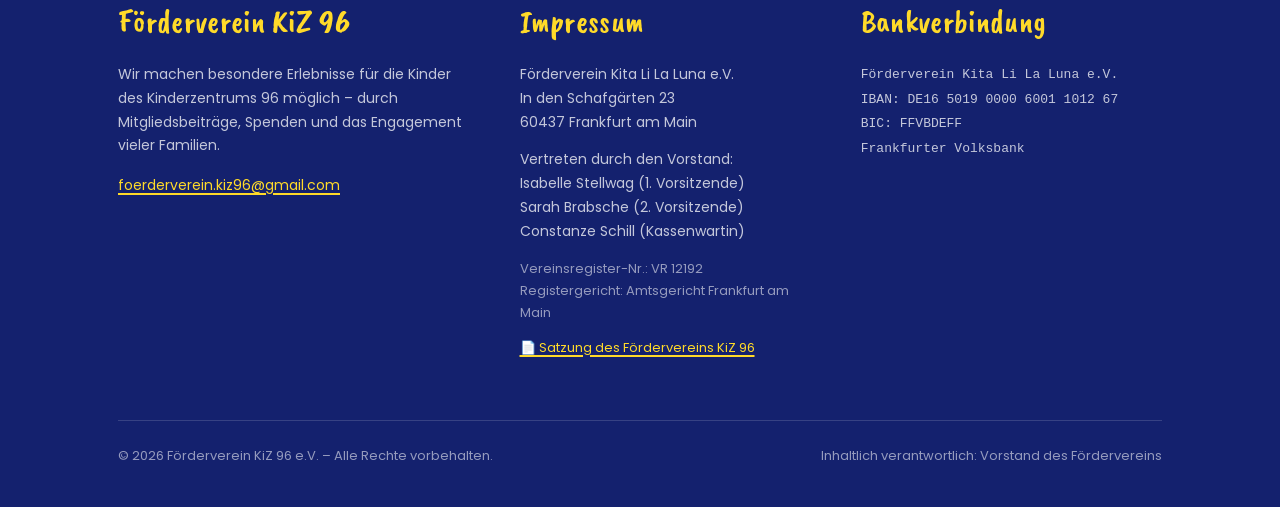
==== commit 3698929d: "Add GiroCode QR below bank details in donation panel Adds a scannable EPC/GiroCode (SEPA credit tran" ====
--- a/index.html
+++ b/index.html
@@ -238,26 +238,32 @@
   .iban-block .row .k { color: rgba(255,255,255,0.6); font-size: 12px; letter-spacing: 0.06em; text-transform: uppercase; }
   .iban-block .row .v { color: #fff; font-weight: 600; text-align: right; }
 
-  .iban-with-qr {
-    display: grid;
-    grid-template-columns: 1fr auto;
-    gap: 20px;
-    align-items: stretch;
-  }
-  .iban-with-qr .iban-block { margin: 0; flex: 1; }
   .iban-qr {
-    background: transparent;
-    border-radius: 12px;
-    padding: 6px;
     display: flex;
     align-items: center;
-    justify-content: center;
-    width: 150px;
-  }
-  .iban-qr img { width: 100%; height: auto; display: block; }
+    gap: 18px;
+    background: #fff;
+    border-radius: 12px;
+    padding: 16px 20px;
+    margin: 12px 0 0;
+  }
+  .iban-qr img { width: 140px; height: auto; display: block; flex-shrink: 0; }
+  .iban-qr-title {
+    font-family: 'Caveat Brush', cursive;
+    font-size: 27px;
+    line-height: 1;
+    color: var(--blue);
+    margin-bottom: 7px;
+  }
+  .iban-qr-sub {
+    font-family: 'Poppins', sans-serif;
+    font-size: 13px;
+    line-height: 1.55;
+    color: var(--ink-soft);
+  }
   @media (max-width: 540px) {
-    .iban-with-qr { grid-template-columns: 1fr; }
-    .iban-qr { width: 140px; margin: 0 auto; }
+    .iban-qr { flex-direction: column; text-align: center; gap: 14px; padding: 20px; }
+    .iban-qr img { width: 148px; }
   }
 
   /* ---------- Vorstand ---------- */
@@ -611,6 +617,14 @@
           <div class="row"><span class="k">IBAN</span><span class="v">DE16 5019 0000 6001 1012 67</span></div>
           <div class="row"><span class="k">BIC</span><span class="v">FFVBDEFF</span></div>
           <div class="row"><span class="k">Bank</span><span class="v">Frankfurter Volksbank</span></div>
+        </div>
+
+        <div class="iban-qr">
+          <img src="images/spenden-qr.svg" alt="GiroCode zum Scannen mit der Banking-App – überträgt Empfänger, IBAN und BIC des Fördervereins automatisch in die Überweisung.">
+          <div>
+            <div class="iban-qr-title">Scannen &amp; spenden</div>
+            <div class="iban-qr-sub">Code mit eurer Banking-App scannen – Empfänger, IBAN und BIC werden automatisch übernommen. Den Betrag gebt ihr selbst ein.</div>
+          </div>
         </div>
 
         <p style="margin-top: 14px; font-size: 13px; line-height: 1.55; color: rgba(255,255,255,0.75);">
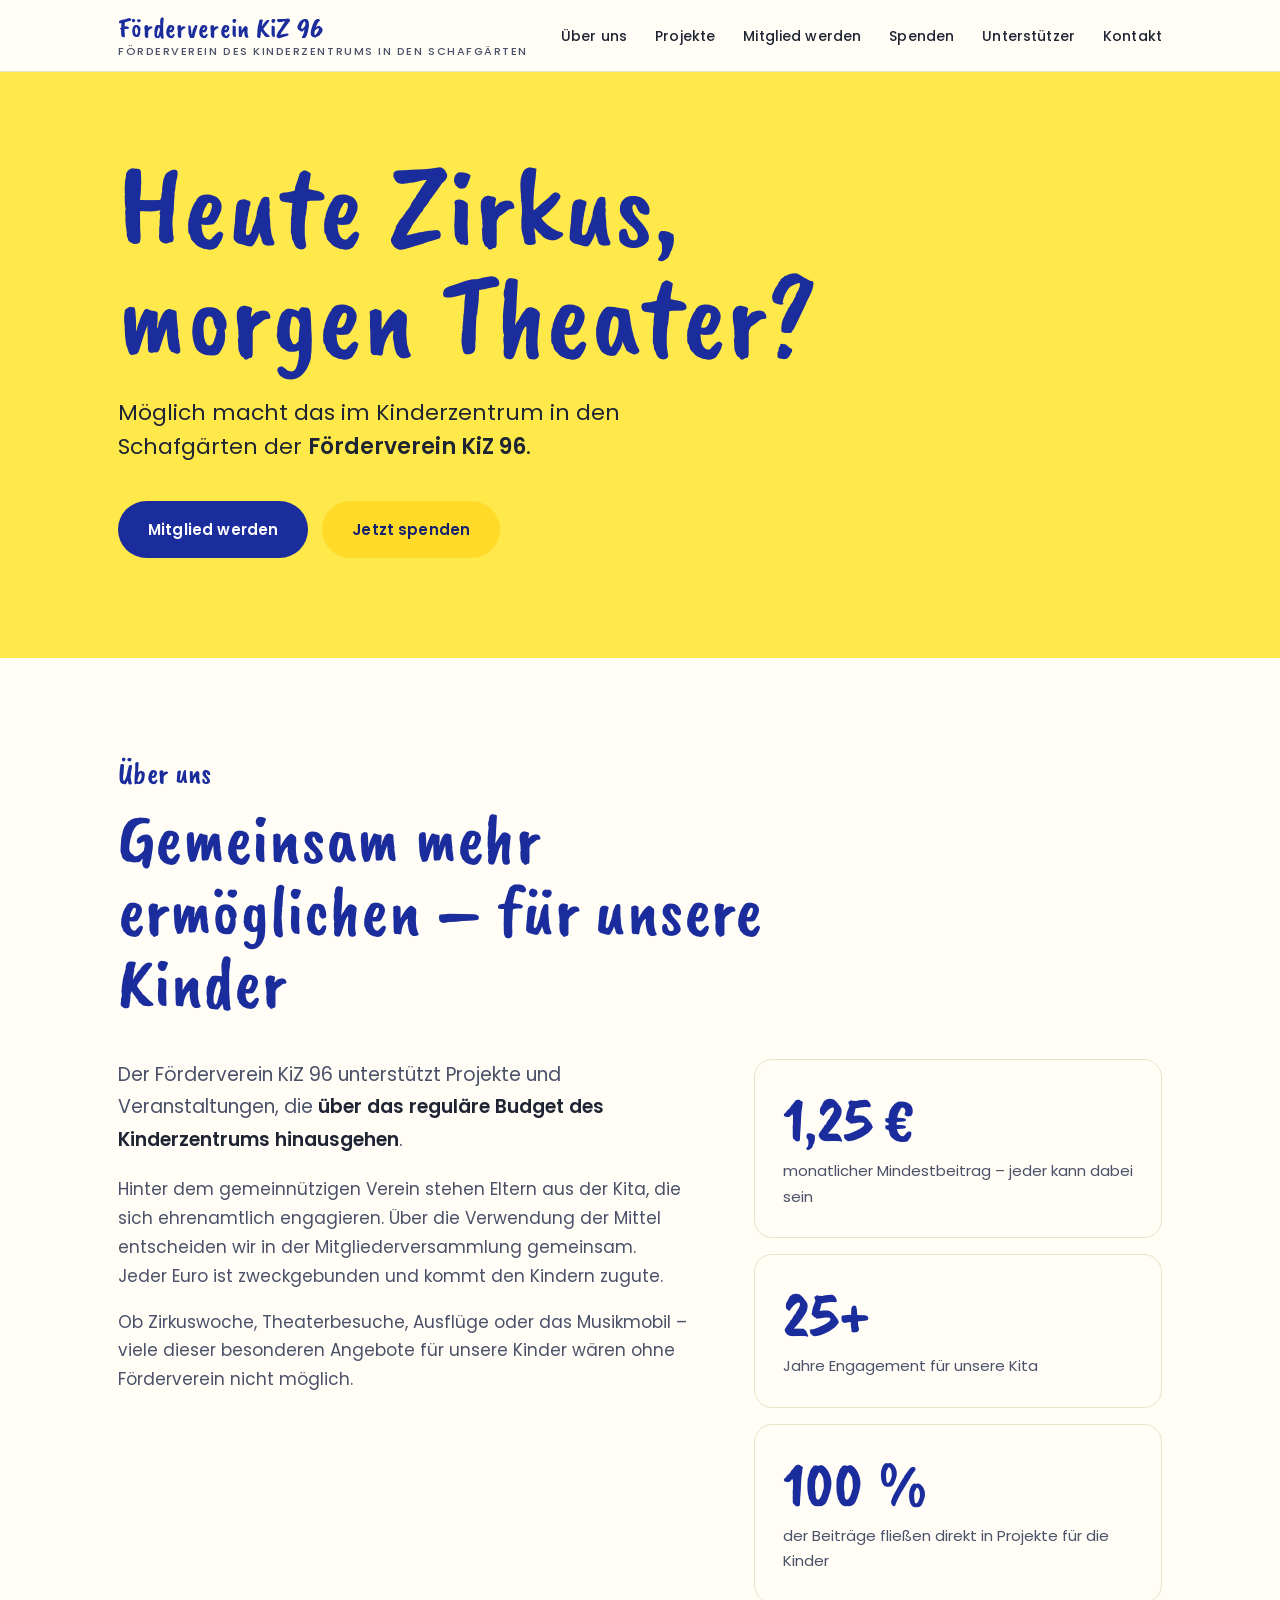
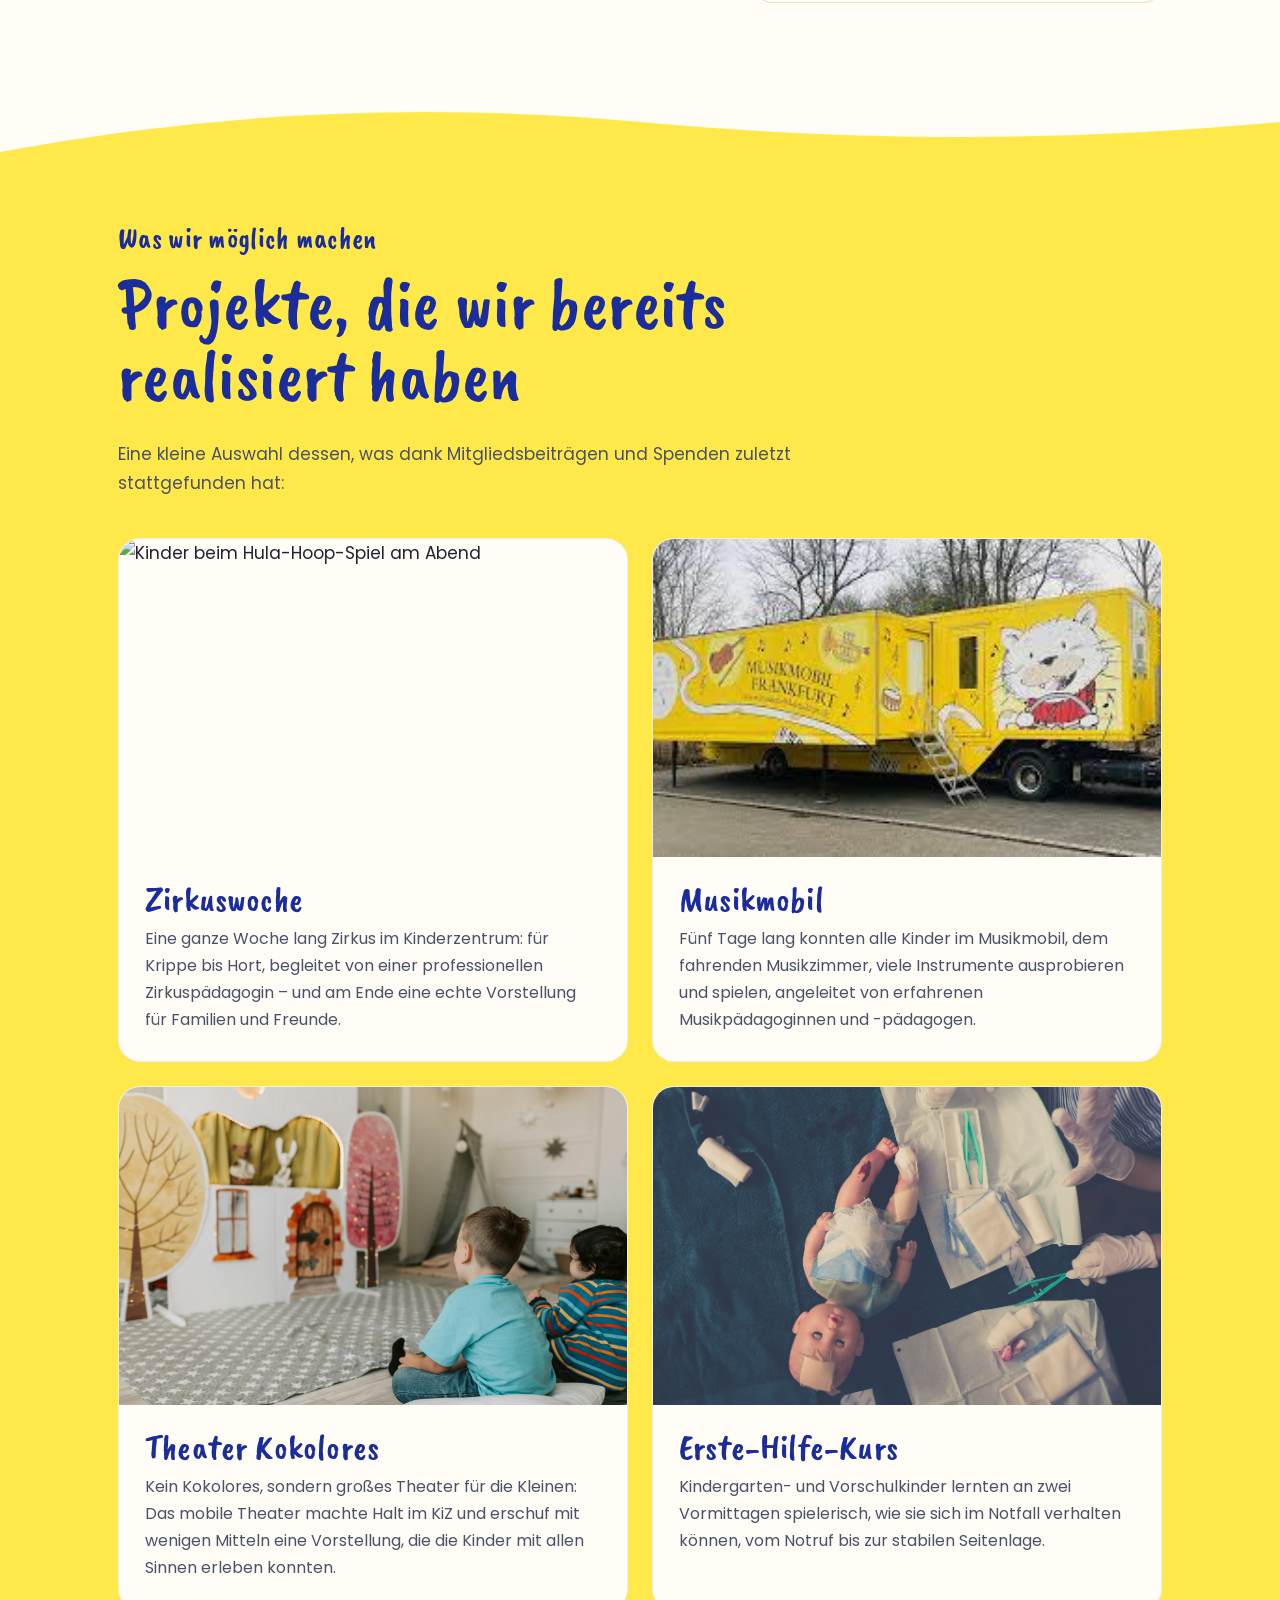
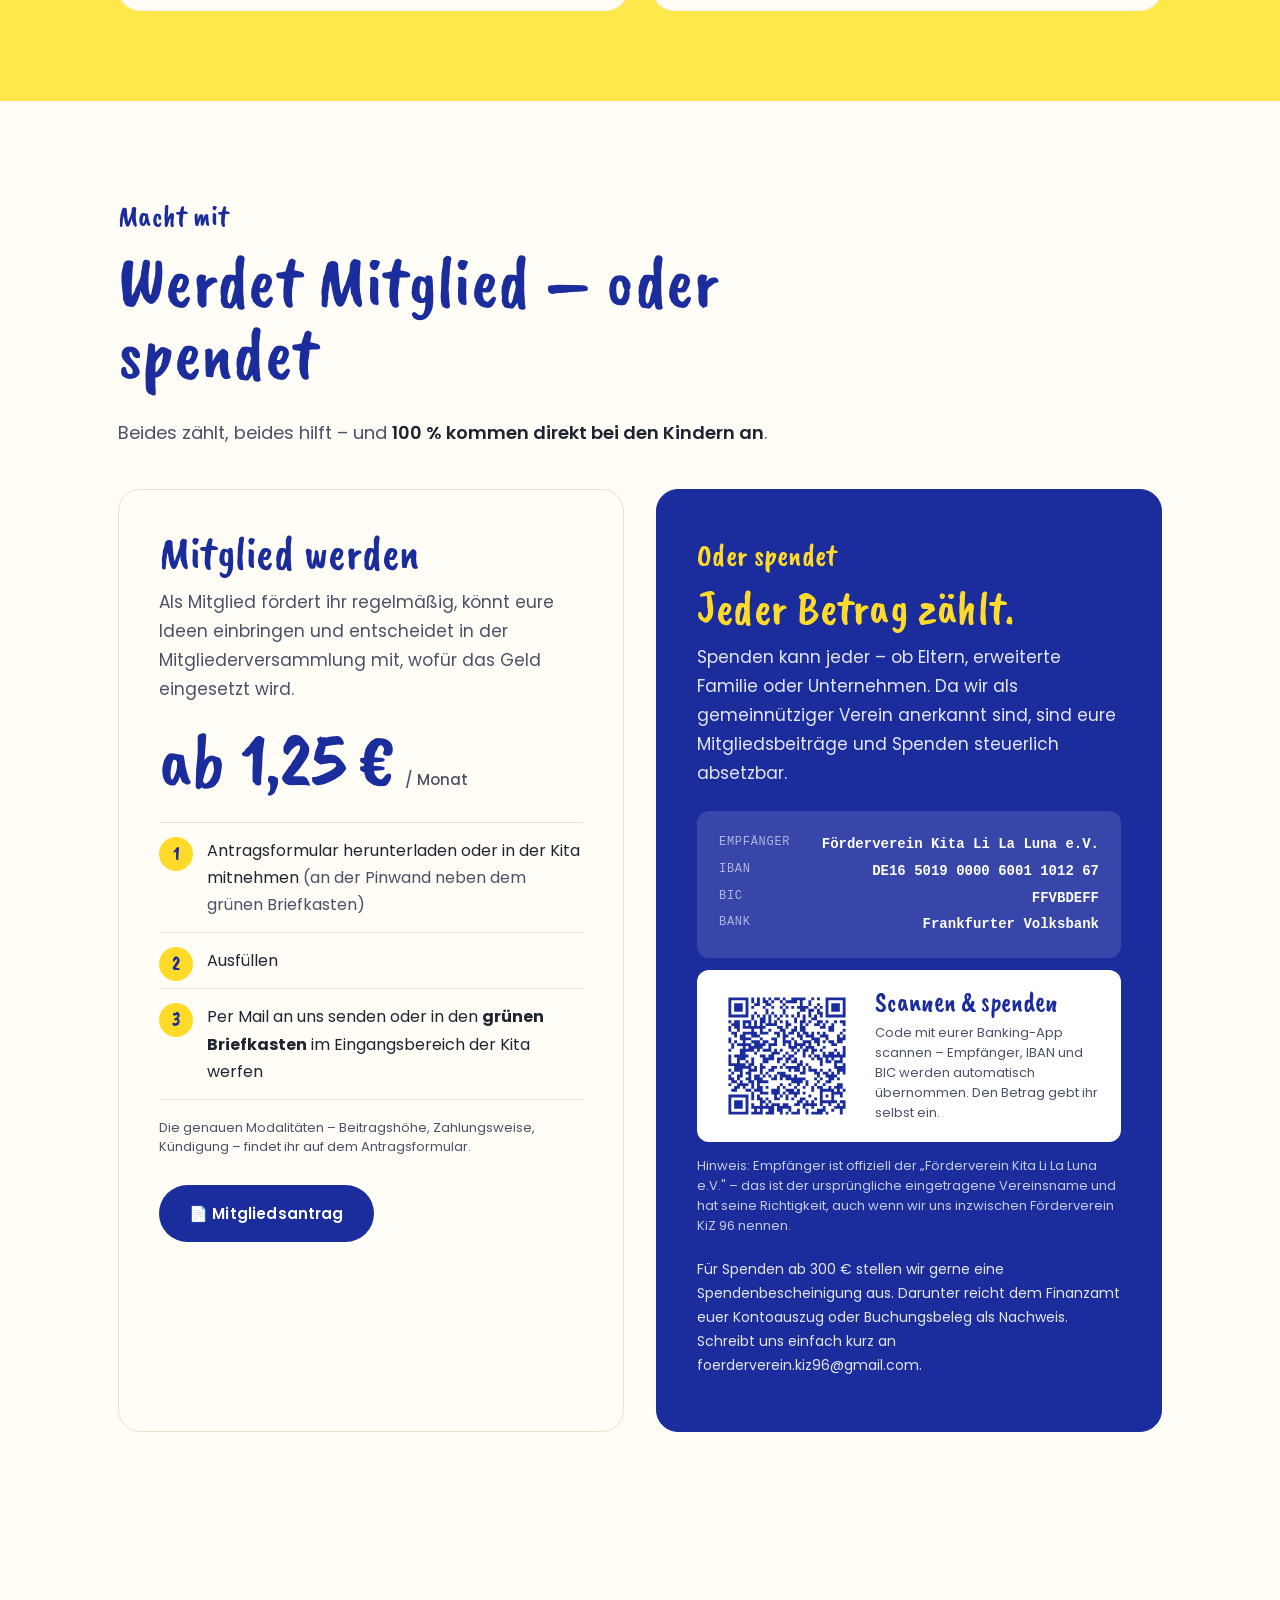
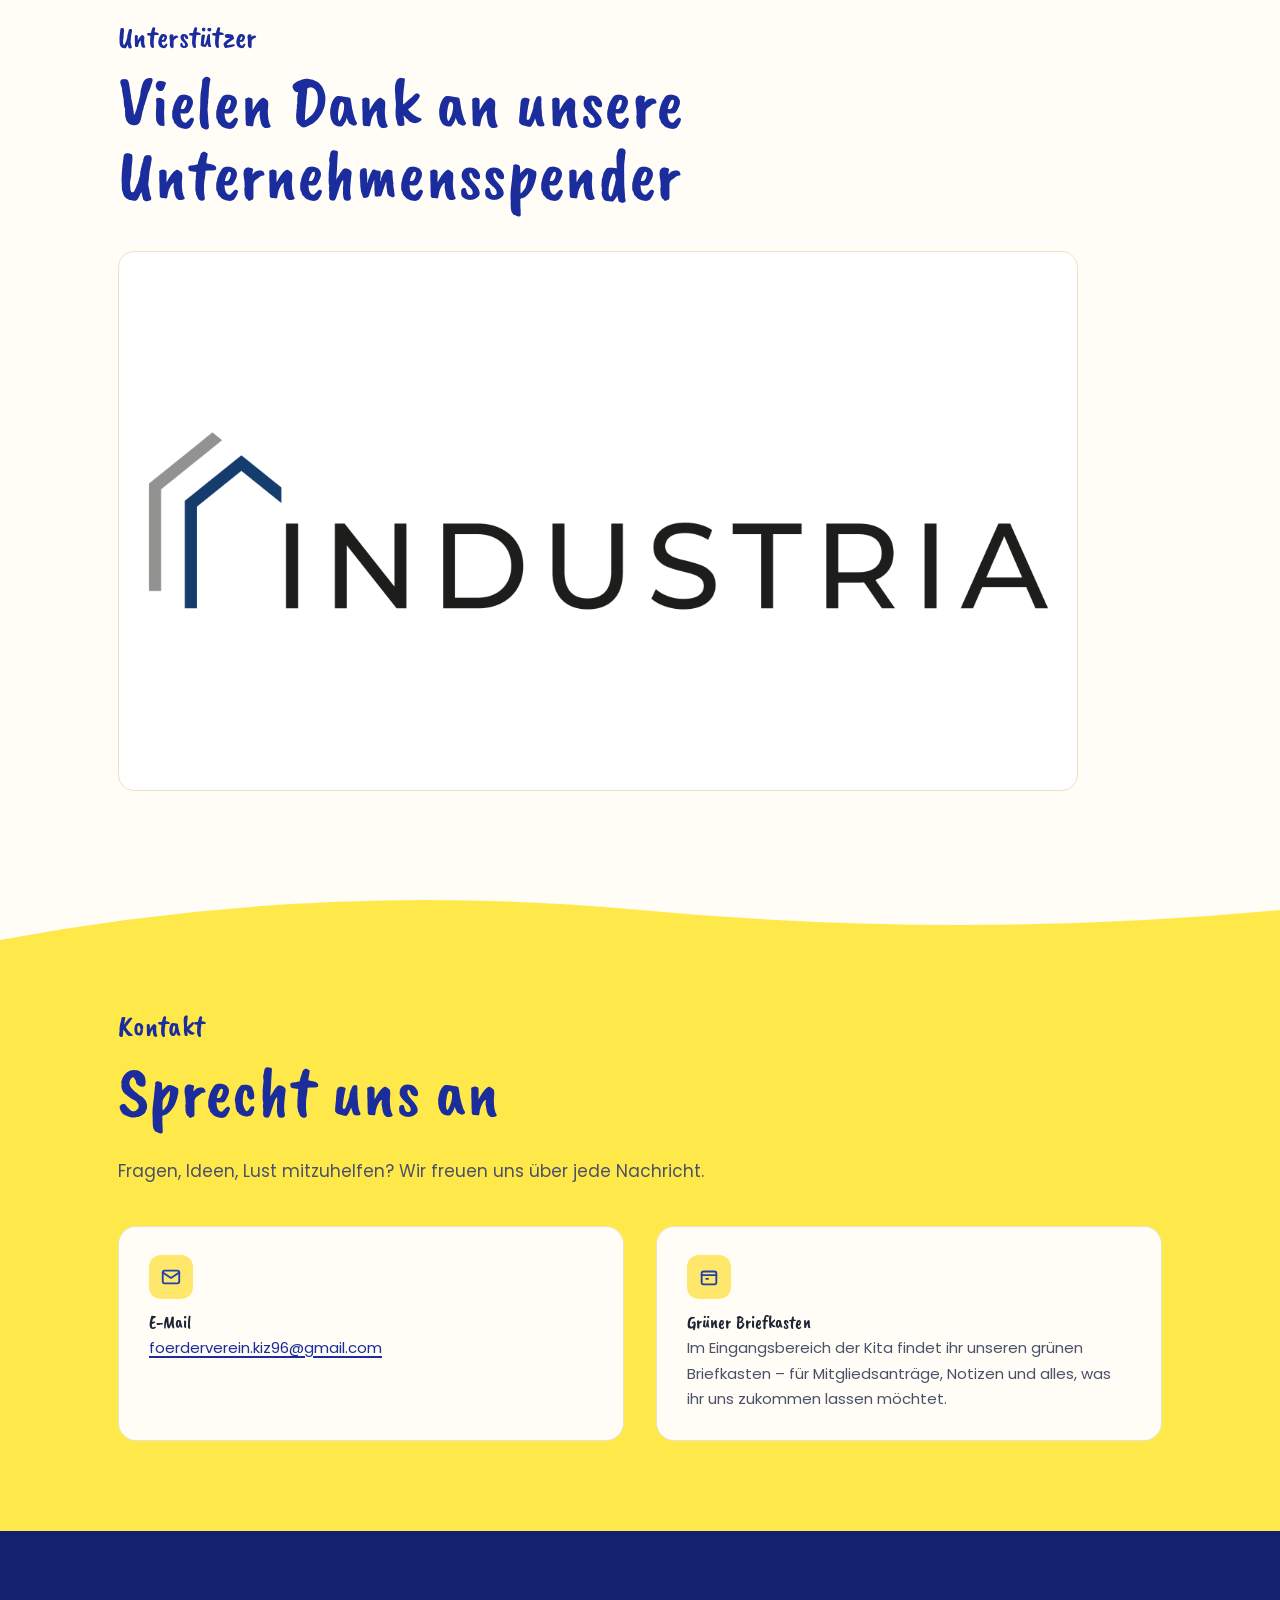
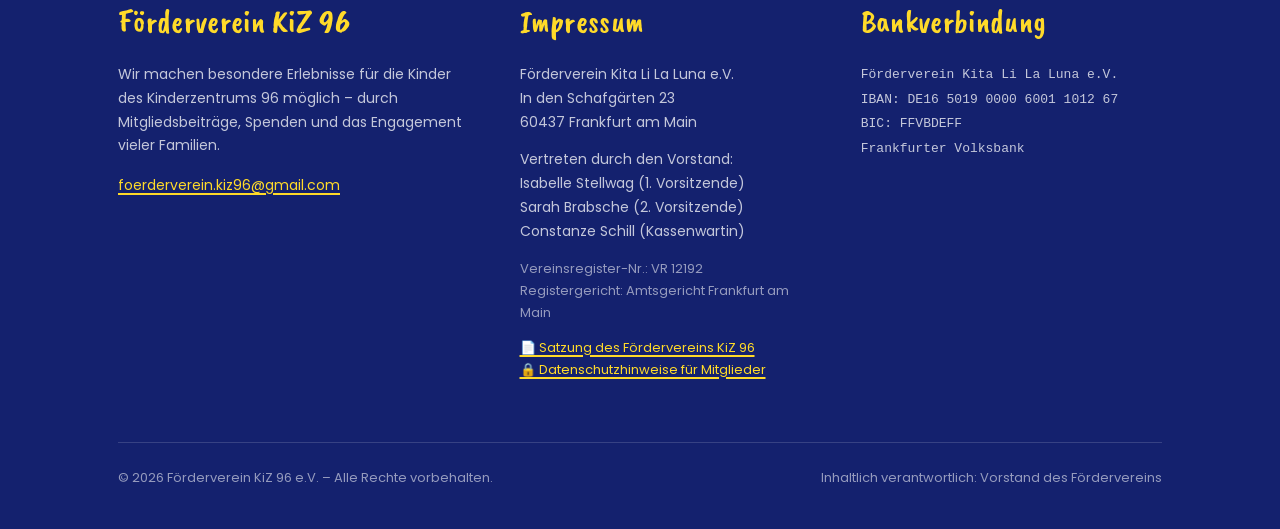
==== commit 999756ce: "Add Datenschutzhinweise page and link it in the footer The privacy notice for members is published a" ====
--- a/index.html
+++ b/index.html
@@ -709,7 +709,8 @@
           Registergericht: Amtsgericht Frankfurt am Main
         </p>
         <p style="margin-top: 12px; font-size: 13px;">
-          <a href="satzung.html">📄 Satzung des Fördervereins KiZ 96</a>
+          <a href="satzung.html">📄 Satzung des Fördervereins KiZ 96</a><br>
+          <a href="datenschutz.html">🔒 Datenschutzhinweise für Mitglieder</a>
         </p>
       </div>
       <div>
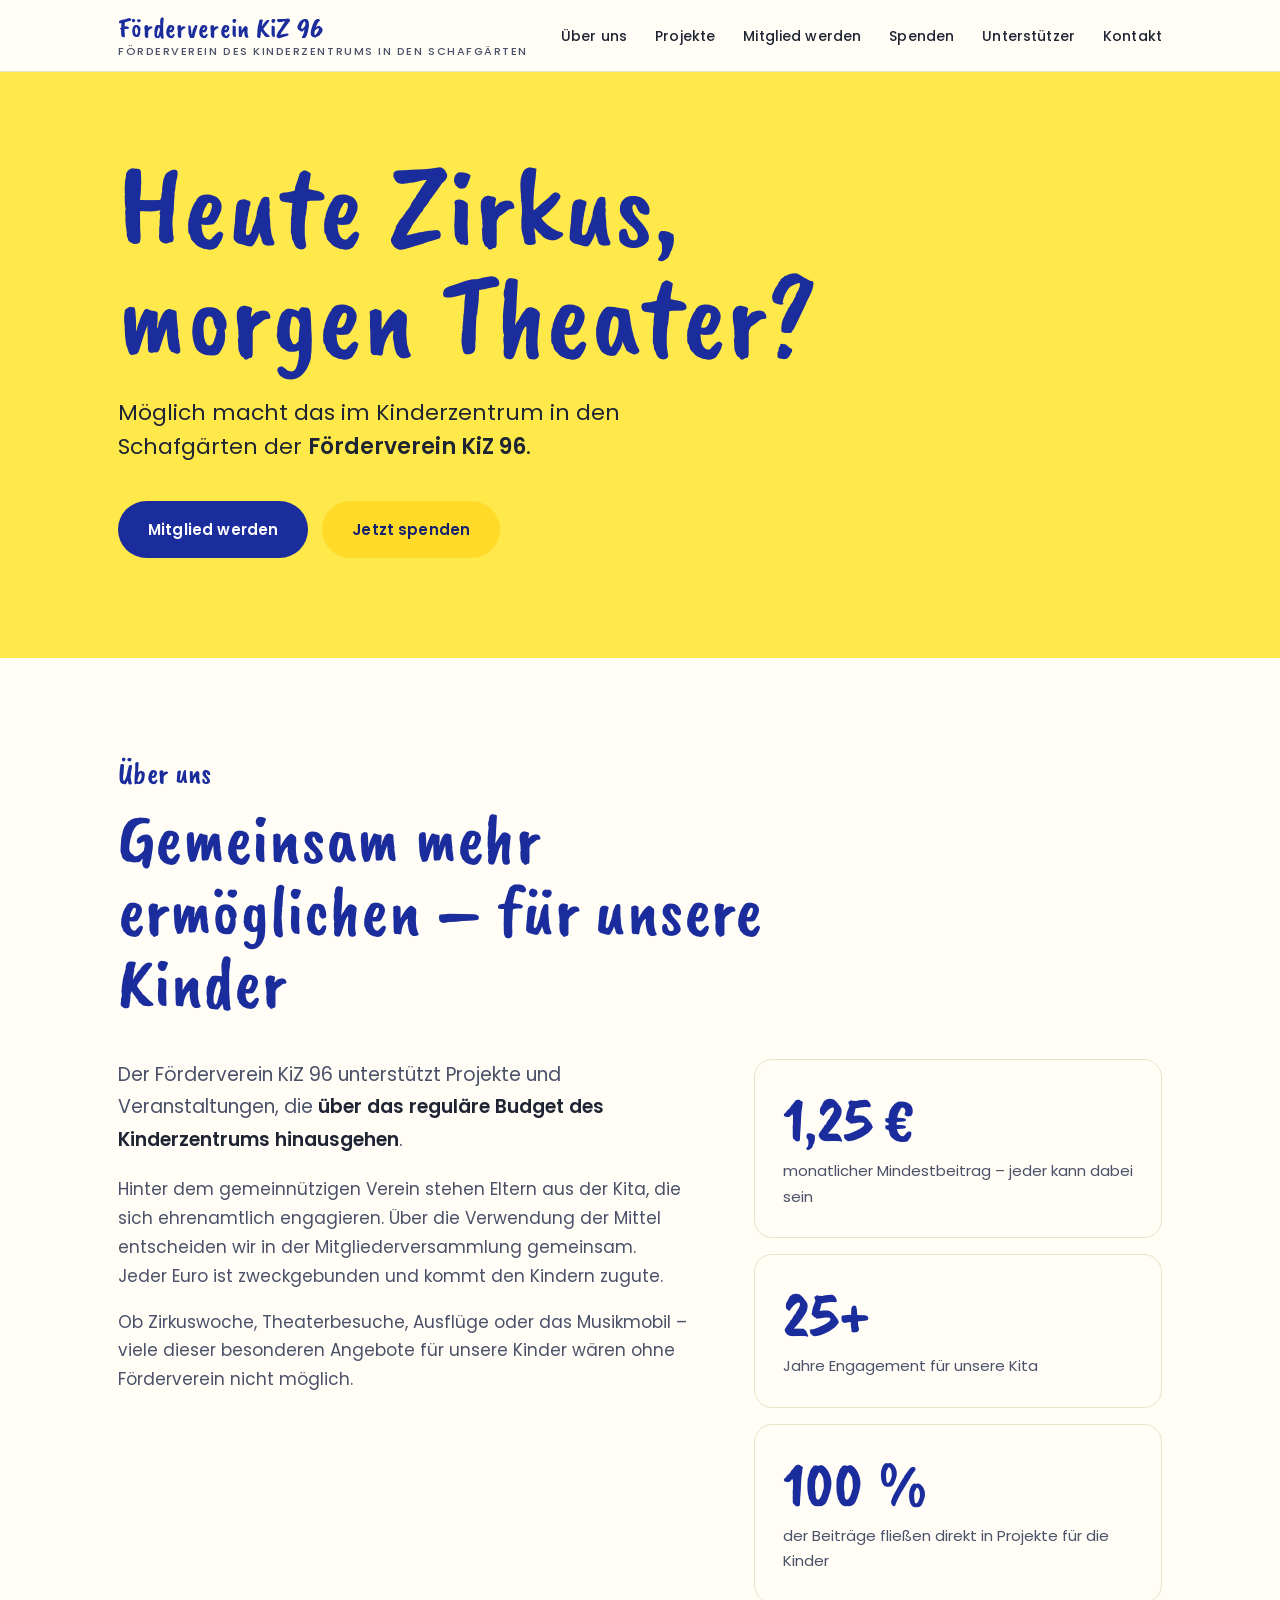
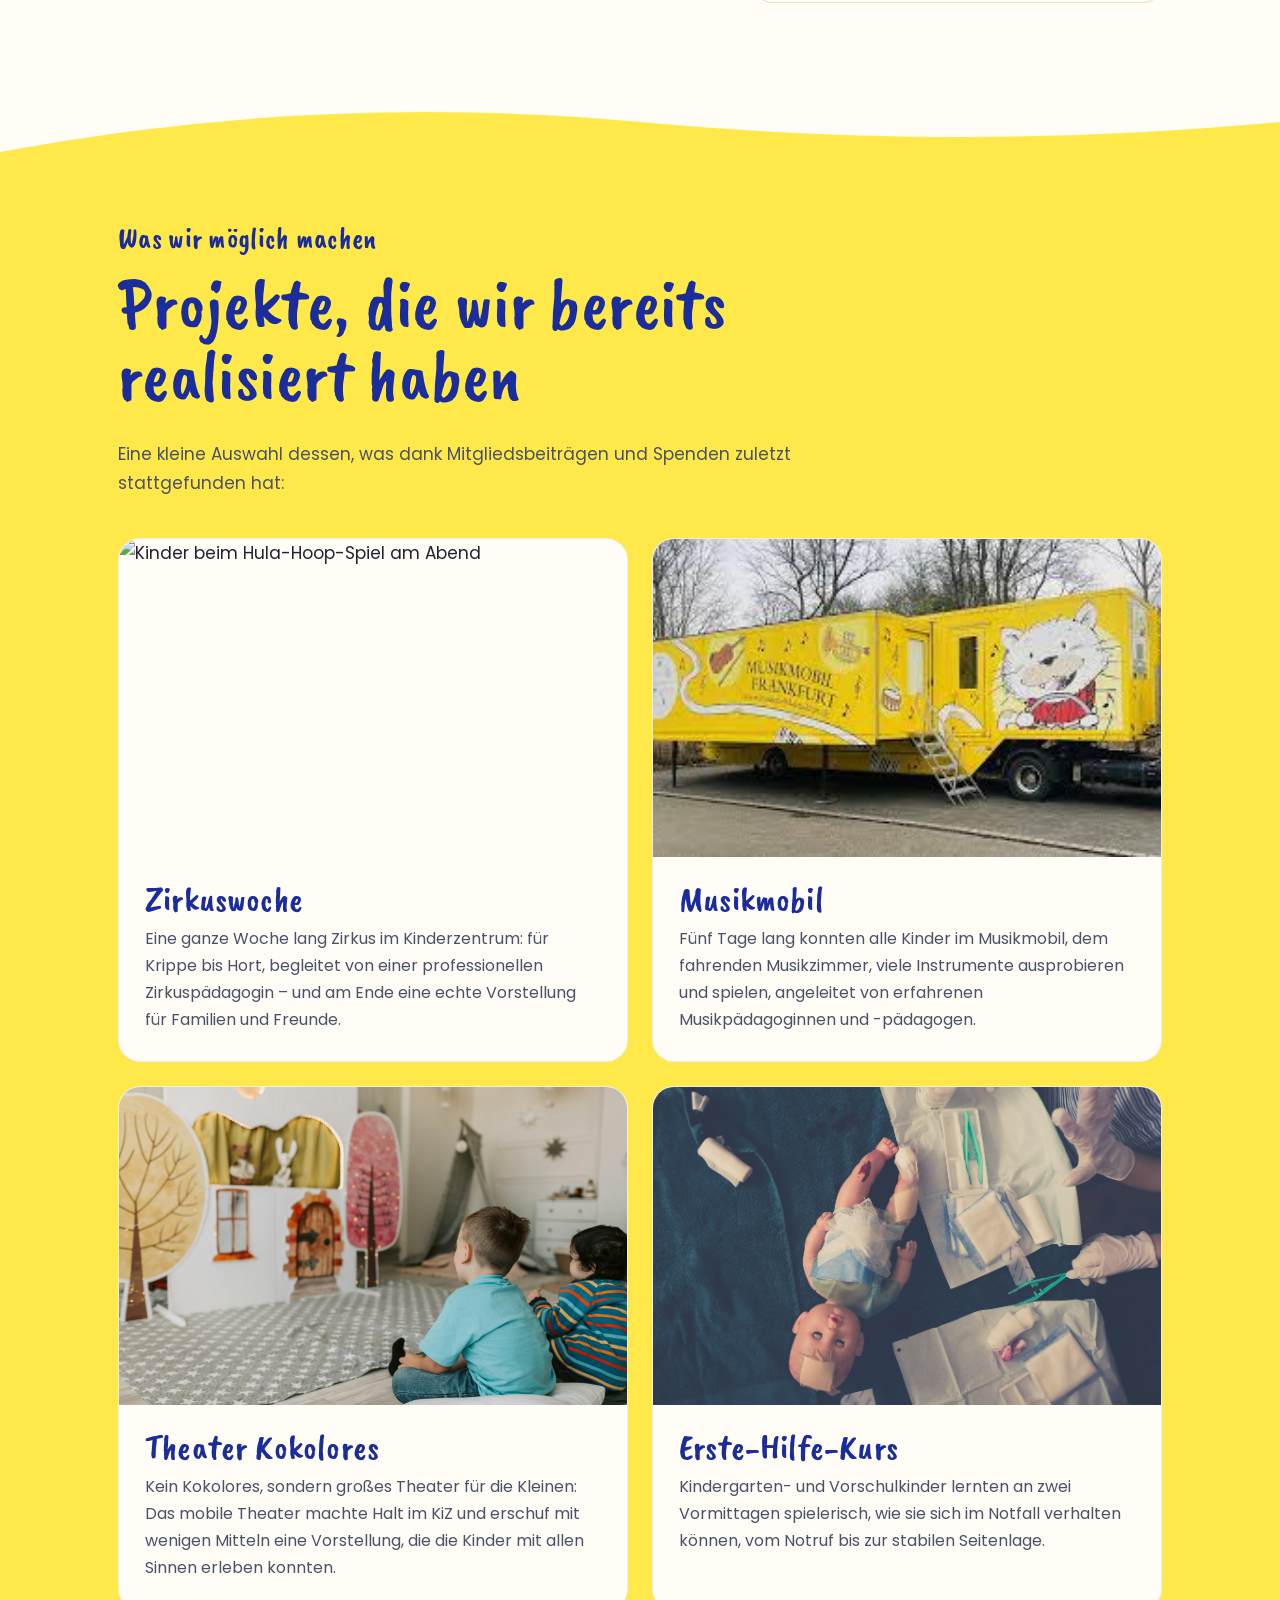
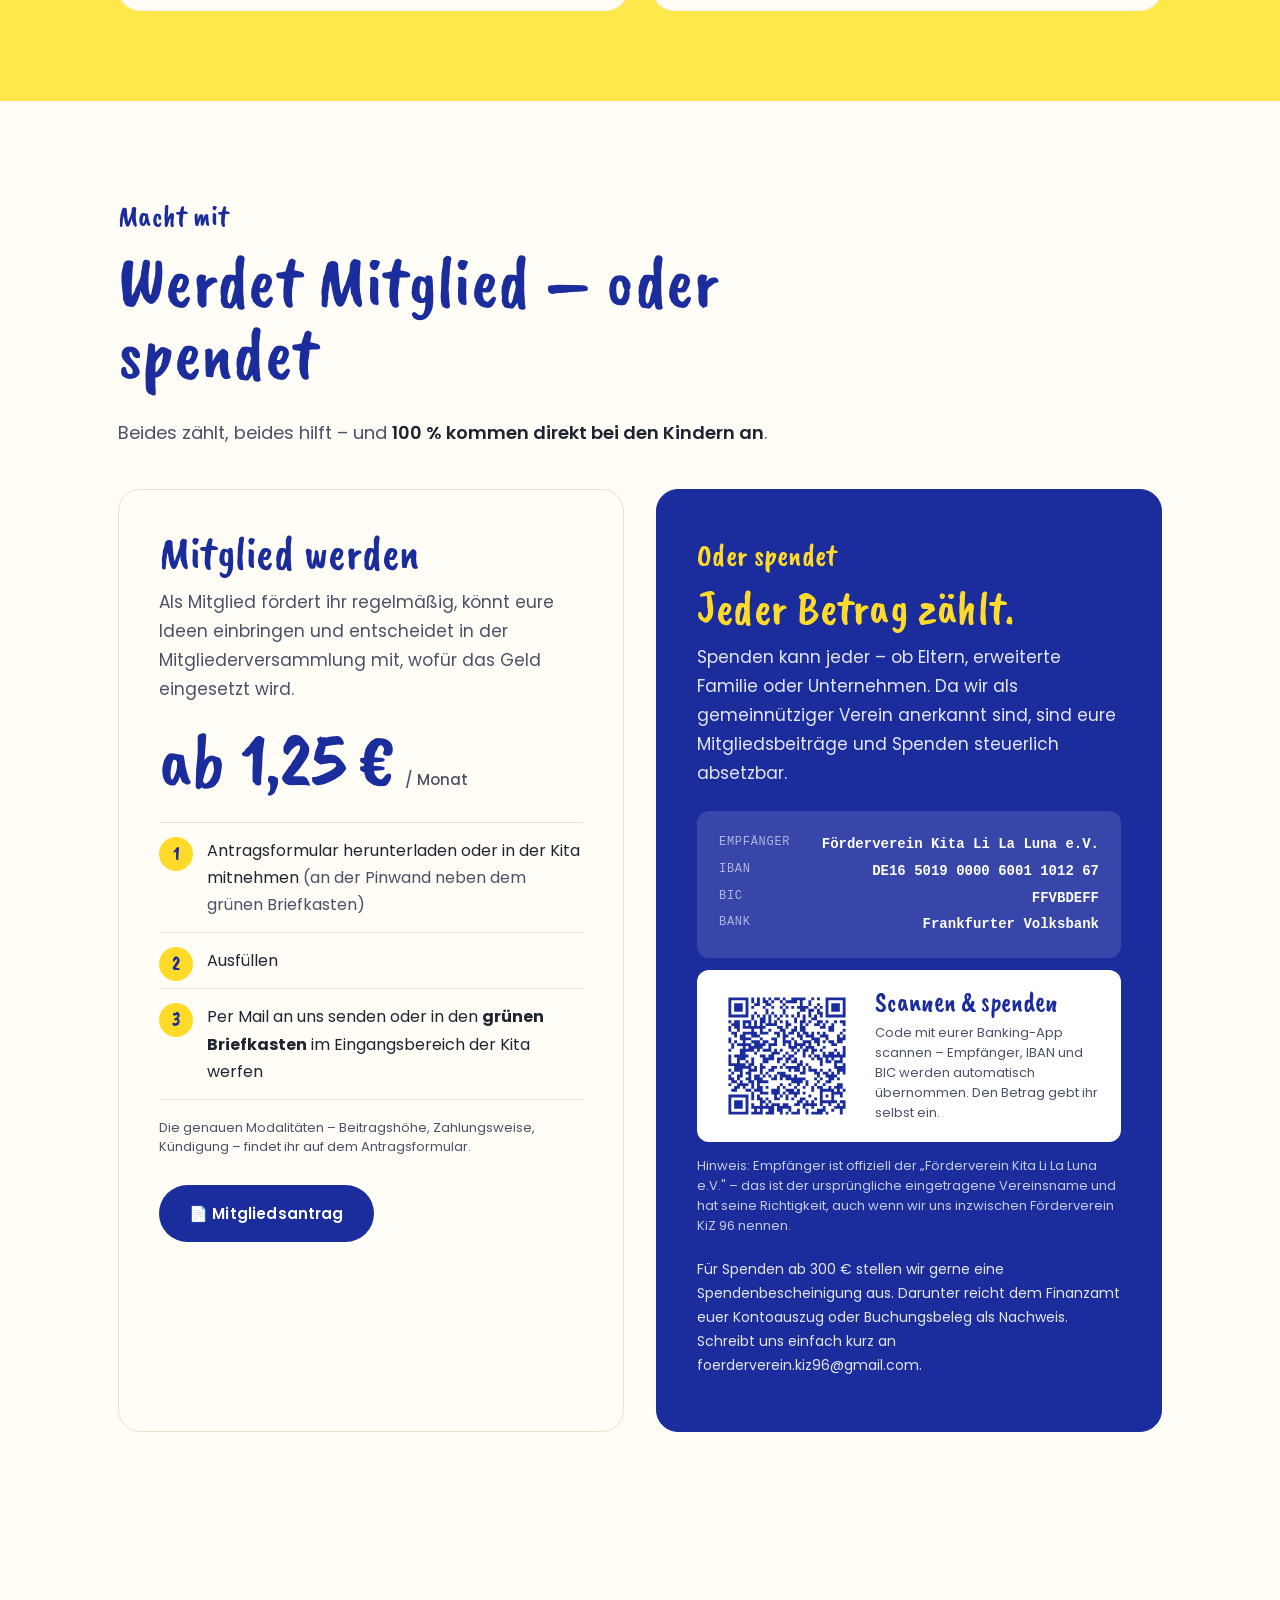
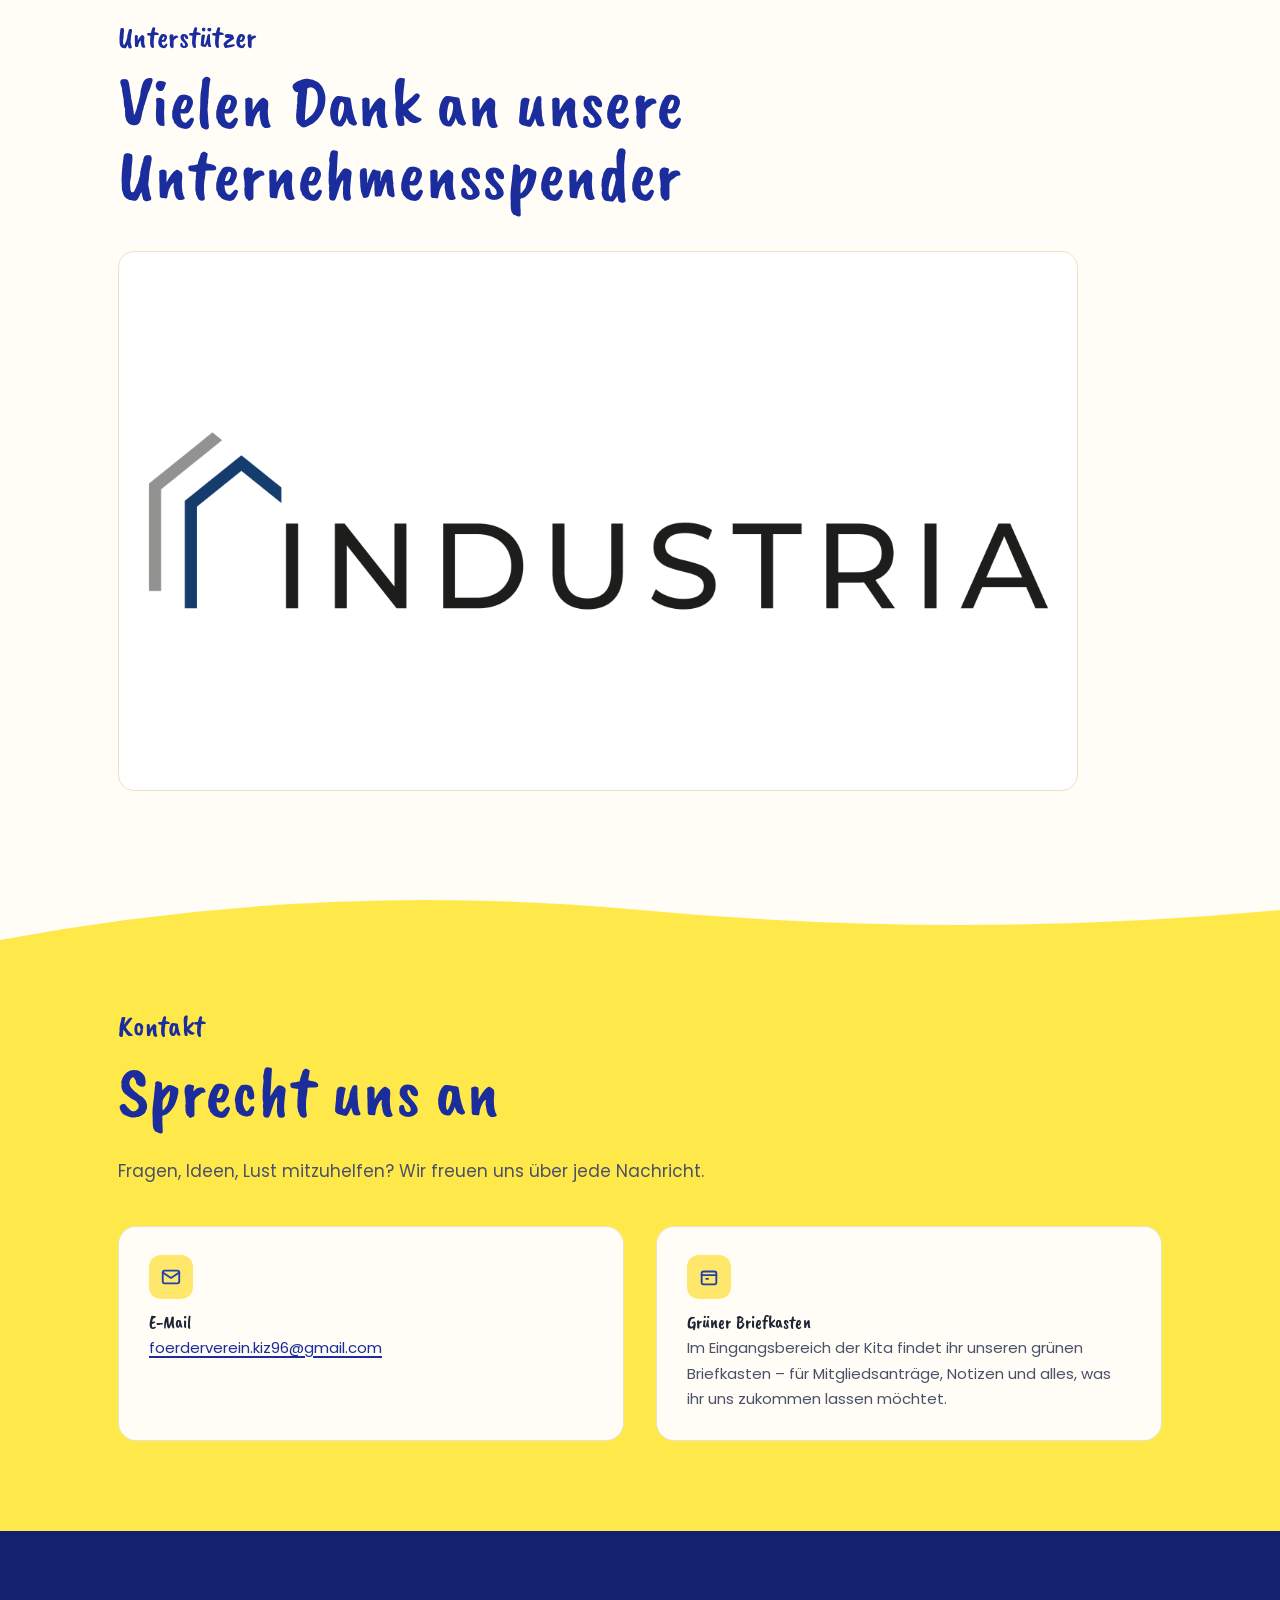
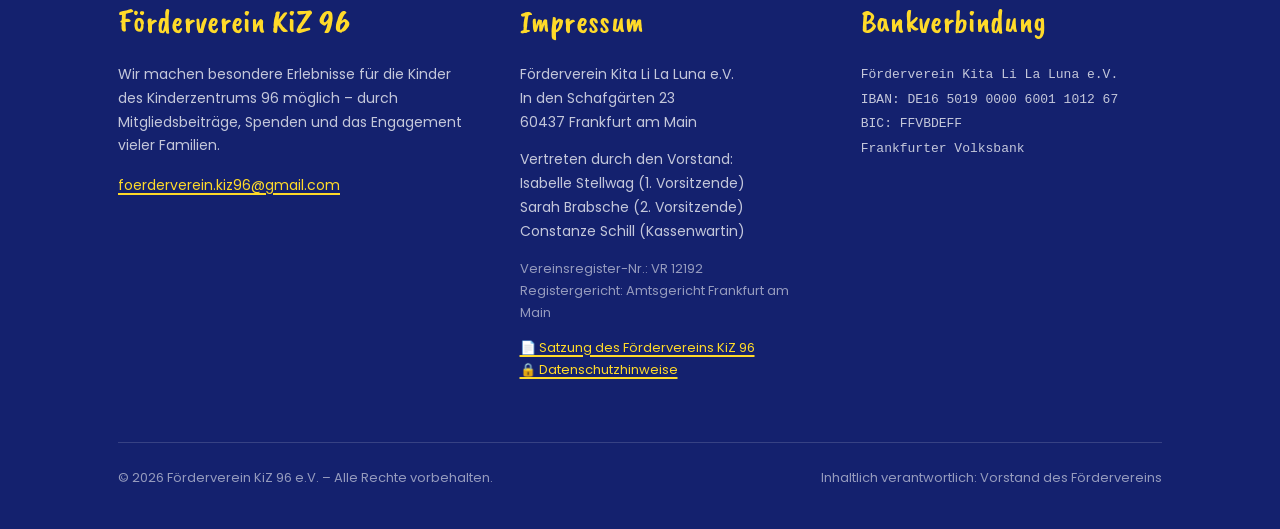
==== commit 2920c408: "Shorten the footer link label to "Datenschutzhinweise" Co-Authored-By: Claude Opus 5 <noreply@anthro" ====
--- a/index.html
+++ b/index.html
@@ -710,7 +710,7 @@
         </p>
         <p style="margin-top: 12px; font-size: 13px;">
           <a href="satzung.html">📄 Satzung des Fördervereins KiZ 96</a><br>
-          <a href="datenschutz.html">🔒 Datenschutzhinweise für Mitglieder</a>
+          <a href="datenschutz.html">🔒 Datenschutzhinweise</a>
         </p>
       </div>
       <div>
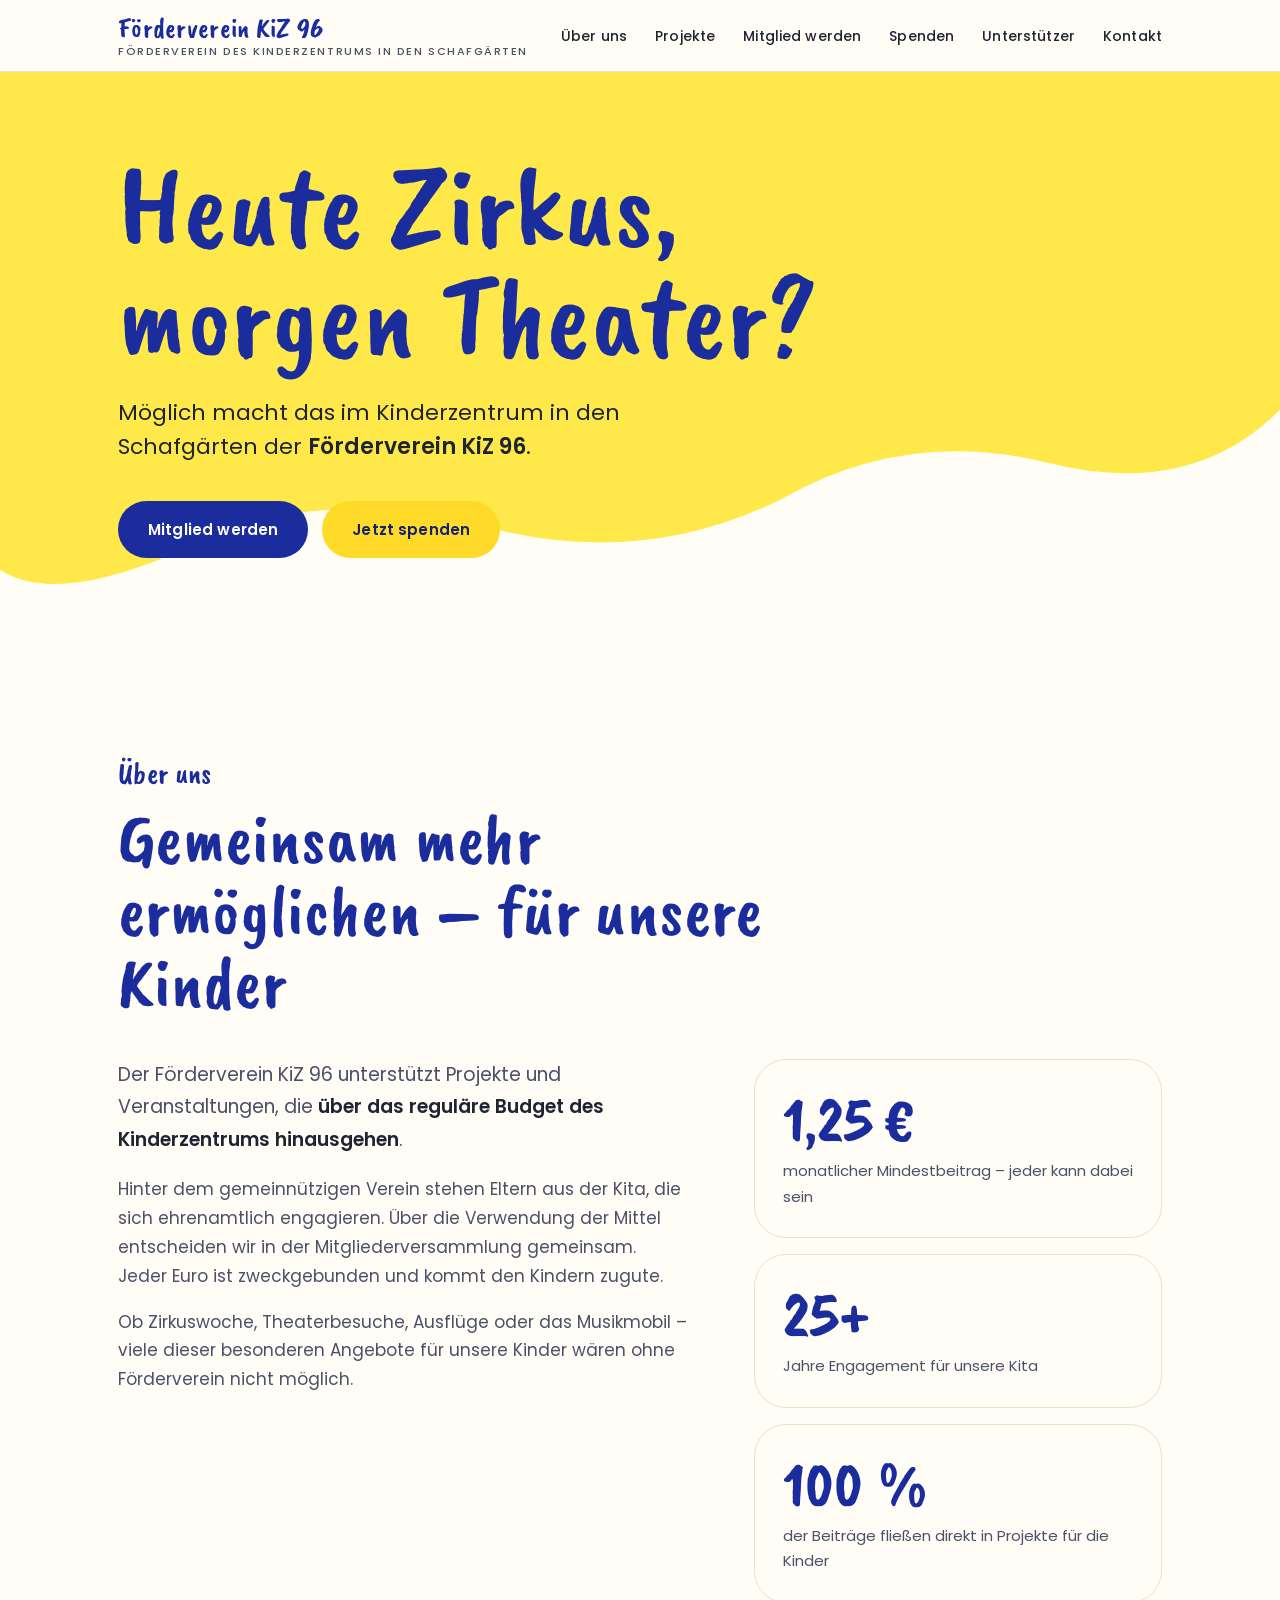
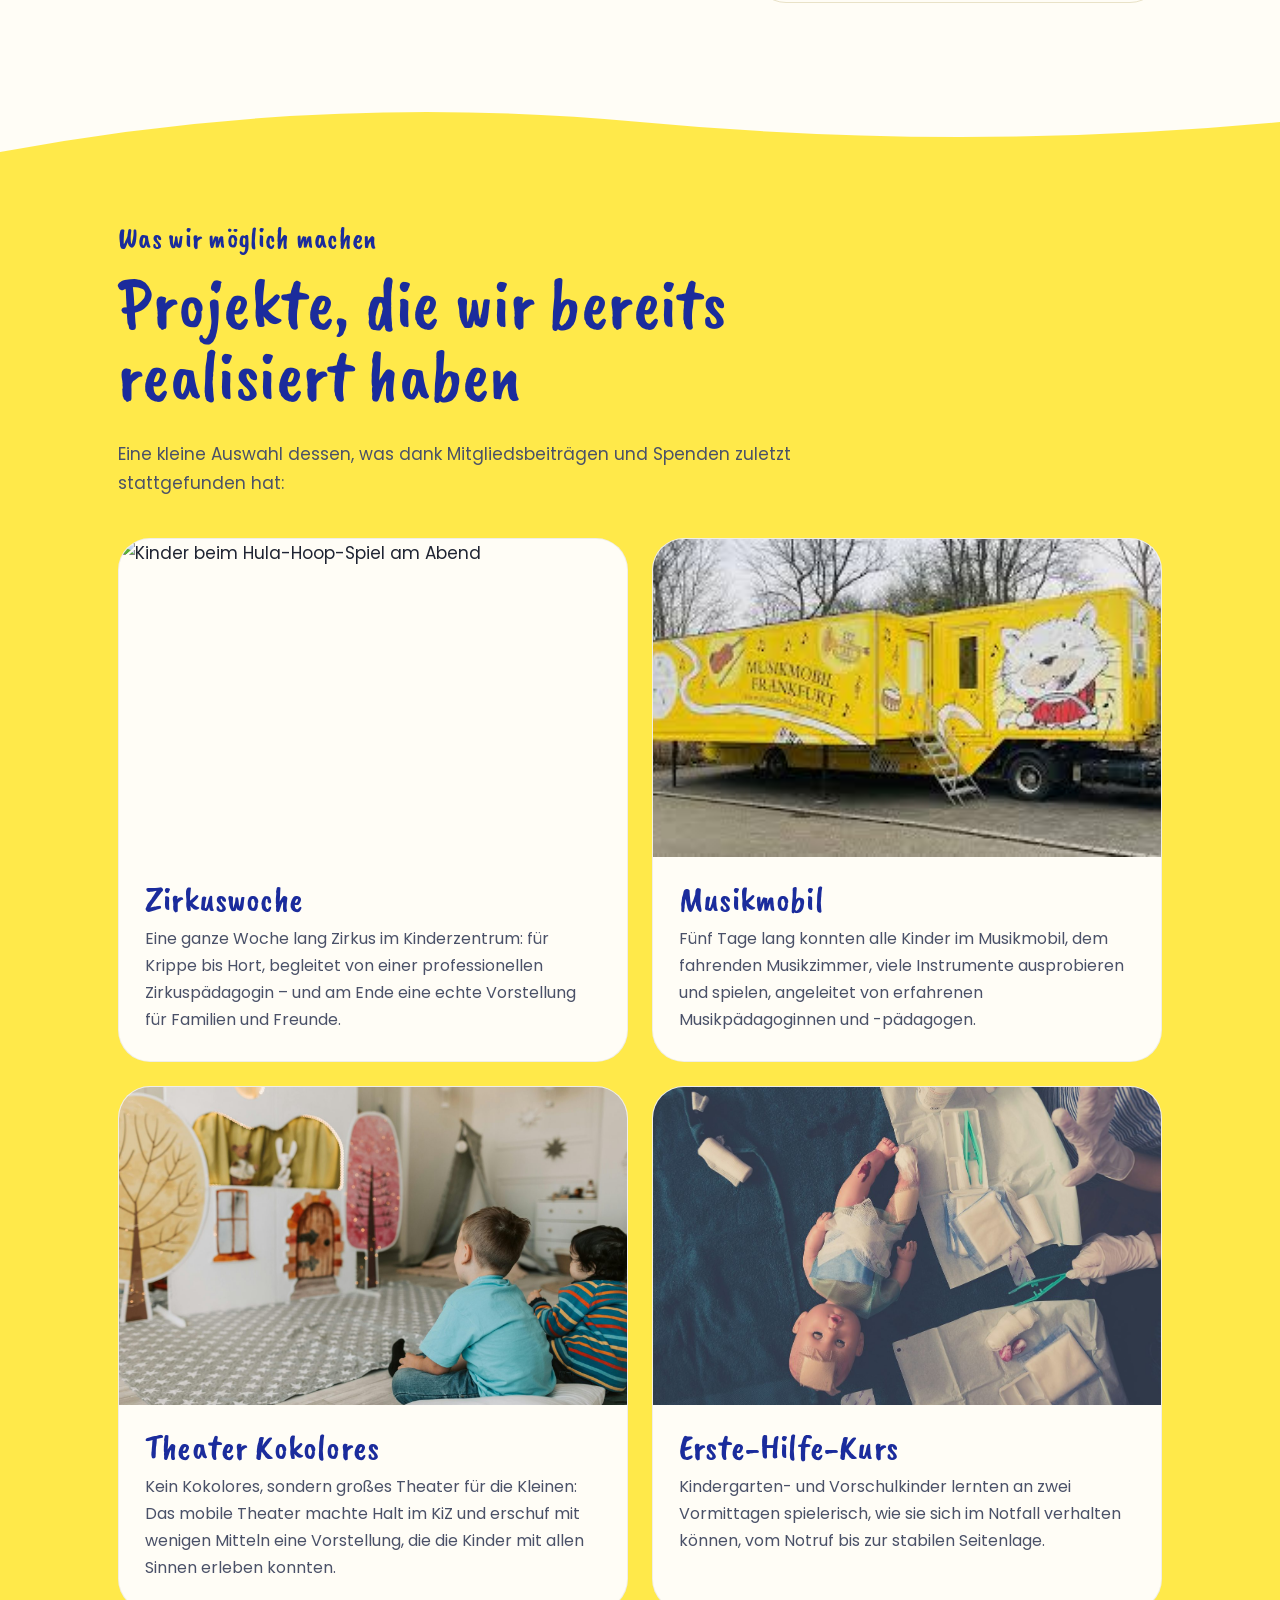
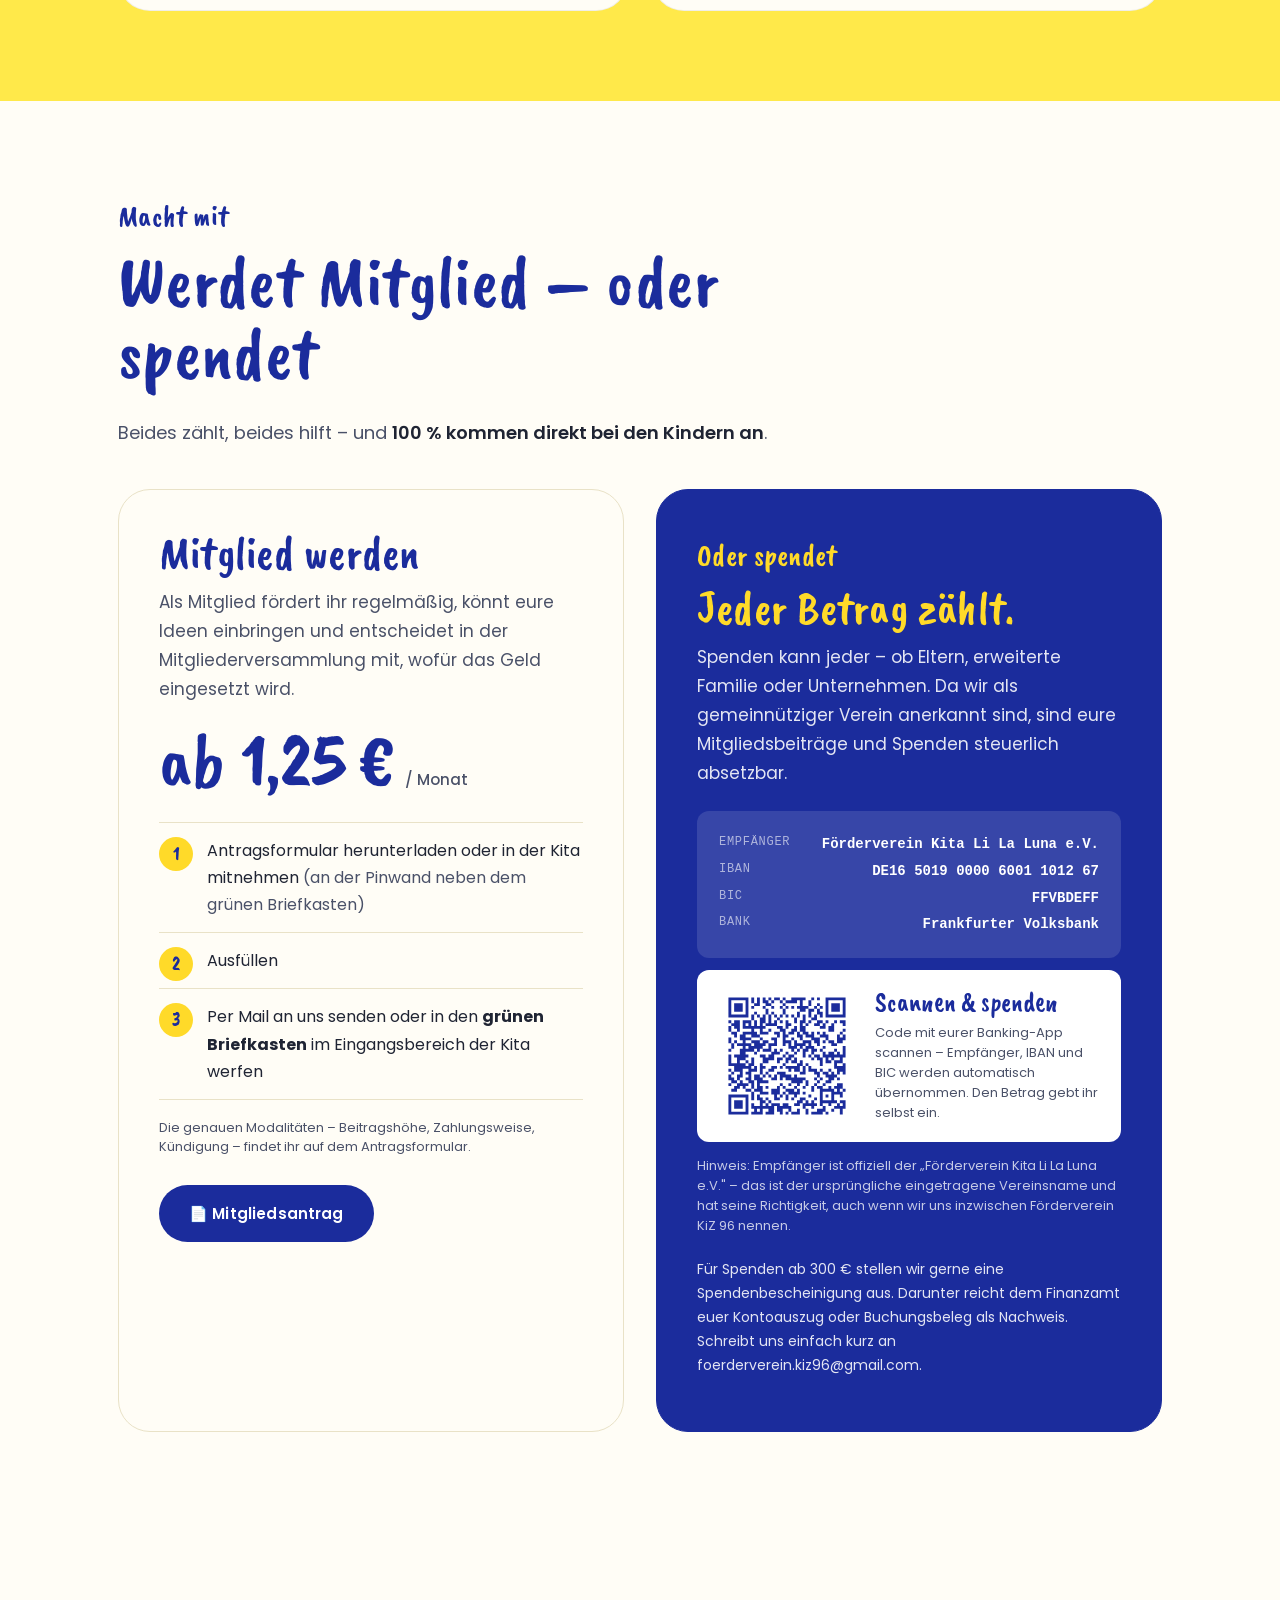
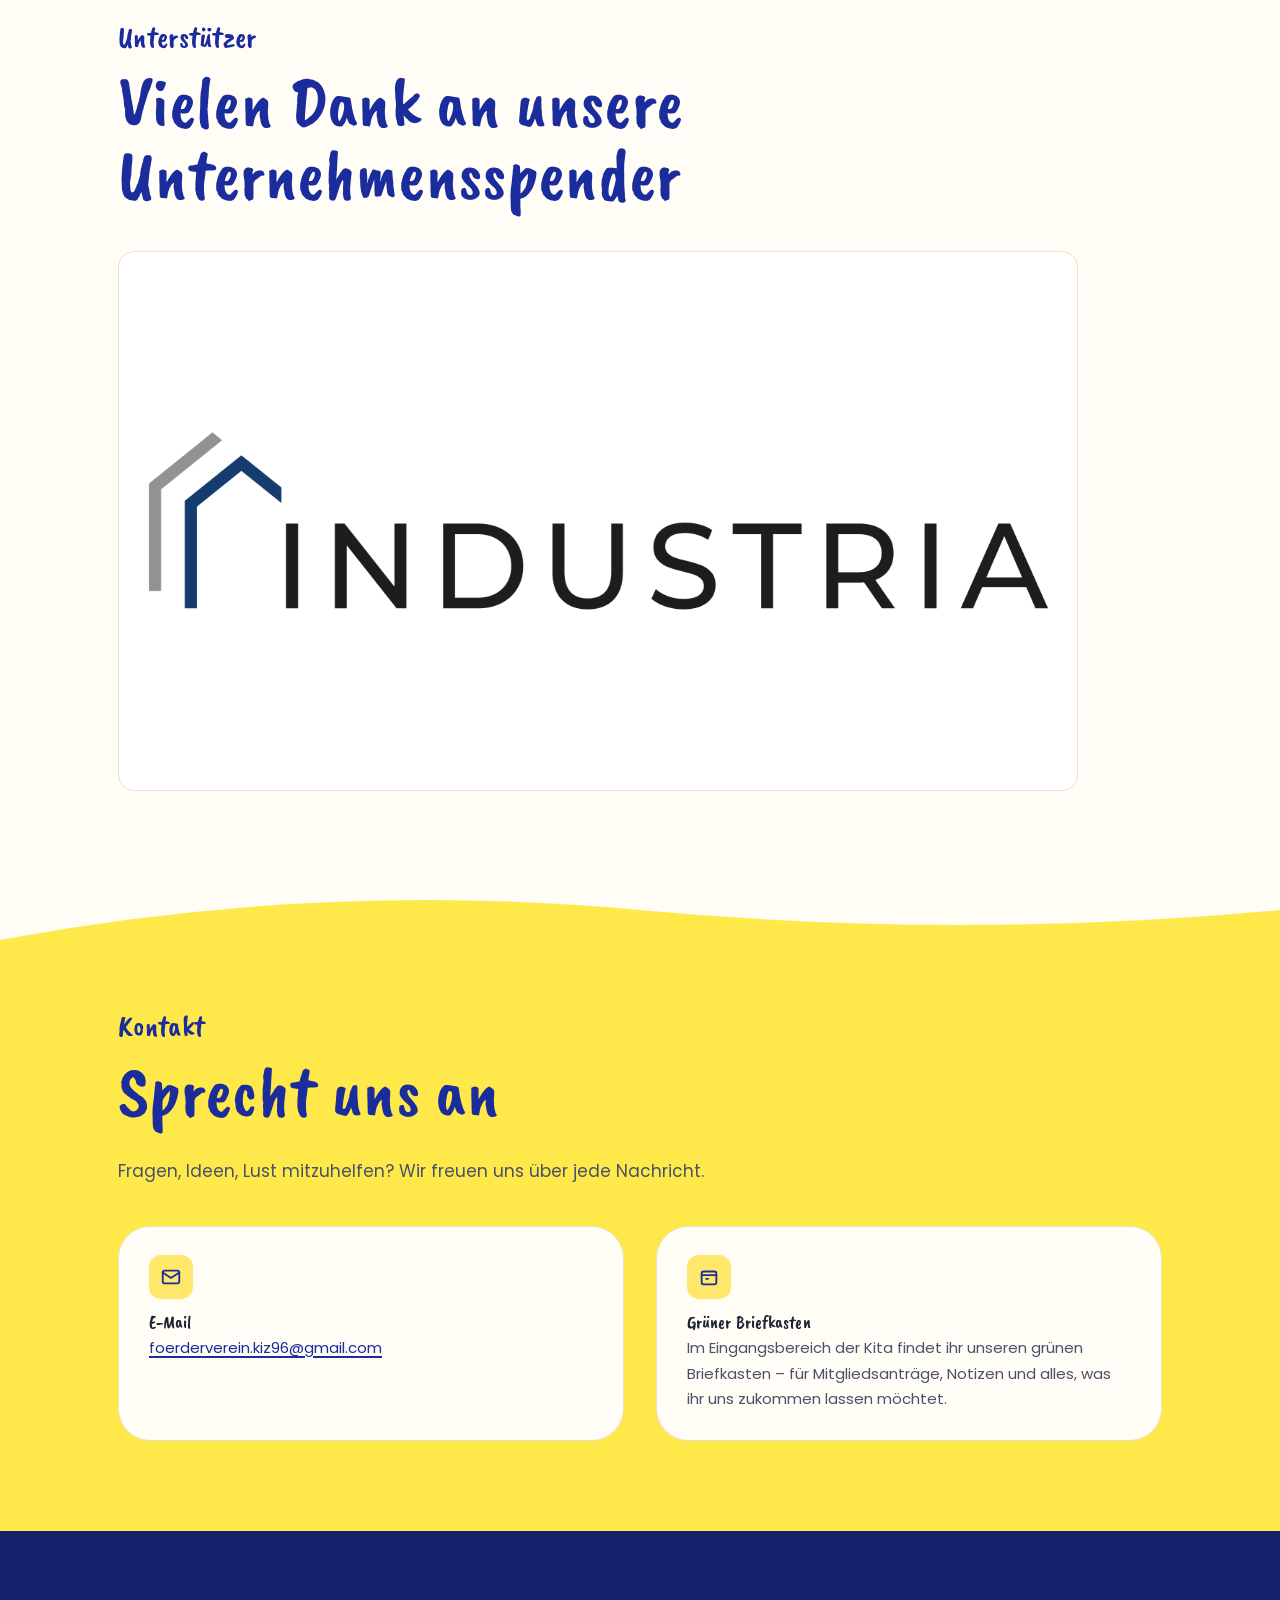
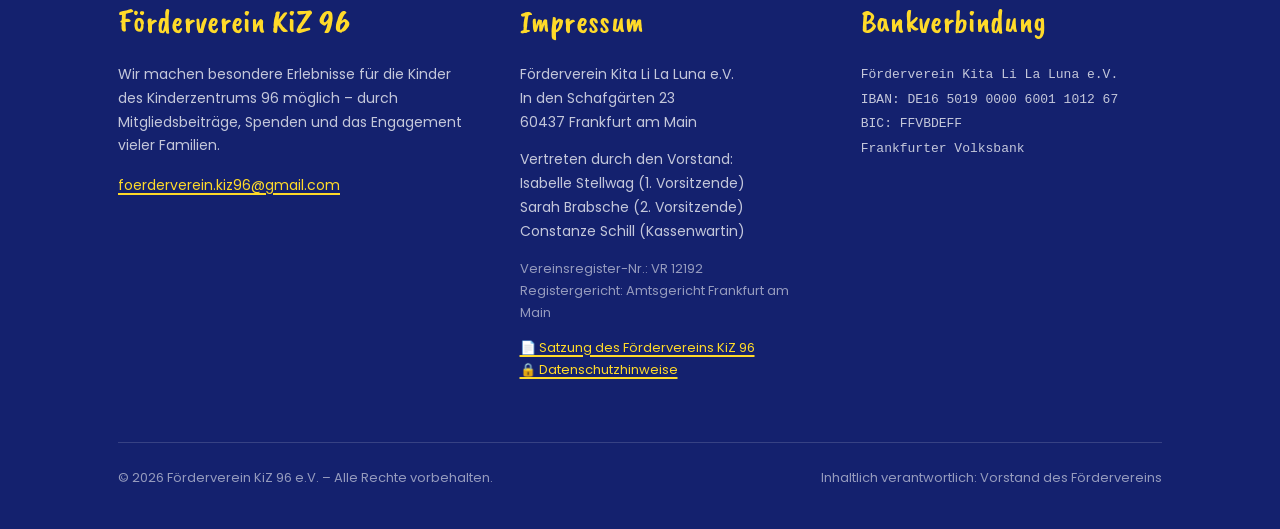
==== commit 9b5bb428: "Code-Aufräumen: Prototyping-Panel, toter CSS-Code und Altlasten entfernt Das Design bleibt unverände" ====
--- a/index.html
+++ b/index.html
@@ -7,70 +7,15 @@
 <meta name="description" content="Der Förderverein des Kinderzentrums 96 unterstützt Projekte, die den Kita-Alltag bunter machen – von Zirkuswochen bis Musikmobil.">
 <link rel="preconnect" href="https://fonts.googleapis.com">
 <link rel="preconnect" href="https://fonts.gstatic.com" crossorigin="">
-<link rel="stylesheet" href="https://fonts.googleapis.com/css2?family=Caveat+Brush&amp;family=Patrick+Hand&amp;family=Permanent+Marker&amp;family=Poppins:wght@300;400;500;600;700&amp;display=swap">
+<link rel="stylesheet" href="https://fonts.googleapis.com/css2?family=Caveat+Brush&amp;family=Poppins:wght@300;400;500;600;700&amp;display=swap">
+<link rel="stylesheet" href="styles.css">
 <style>
-  :root {
-    /* Flyer-nahe Farben: kräftiges Sonnengelb + sattes Royalblau */
-    --yellow: #FFDA29;
-    --yellow-soft: #FFE76B;
-    --yellow-bg: #FFE94A;     /* flächiges Flyer-Gelb */
-    --yellow-bg-soft: #FFF4B8;/* etwas weicher für Lesbarkeit */
-    --blue: #1B2C9C;
-    --blue-deep: #14216E;
-    --blue-soft: #4F6BD6;
-    --ink: #1F2433;
-    --ink-soft: #4A5168;
-    --paper: #FFFDF6;
-    --line: #E9E2C7;
-    --maxw: 1100px;
-    --readw: 680px;
-  }
-
-  * { box-sizing: border-box; }
-  html { scroll-behavior: smooth; }
-  body {
-    margin: 0;
-    font-family: 'Poppins', system-ui, sans-serif;
-    font-size: 17px;
-    line-height: 1.7;
-    color: var(--ink);
-    background: var(--paper);
-    -webkit-font-smoothing: antialiased;
-  }
-
-  h1, h2, h3 { color: var(--blue); margin: 0 0 0.4em; line-height: 1.0; letter-spacing: 0.005em; font-family: 'Caveat Brush', 'Poppins', cursive; font-weight: 400; }
-  h2 { font-size: clamp(44px, 6vw, 72px); }
+  /* Nur Startseiten-spezifische Regeln – Basis siehe styles.css */
+  h2 { font-size: clamp(44px, 6vw, 72px); max-width: 22ch; }
   h3 { font-size: 32px; }
-  .hand { font-family: 'Caveat Brush', cursive; color: var(--blue); font-weight: 400; }
-
-  p { margin: 0 0 1em; color: var(--ink-soft); max-width: var(--readw); }
-  p strong { color: var(--ink); font-weight: 600; }
-  a { color: var(--blue); text-decoration: underline; text-decoration-thickness: 1.5px; text-underline-offset: 3px; }
-  a:hover { color: var(--blue-deep); }
-
-  .wrap { max-width: var(--maxw); margin: 0 auto; padding: 0 28px; }
 
   /* ---------- Nav ---------- */
-  nav.top {
-    position: sticky; top: 0; z-index: 50;
-    background: rgba(255, 253, 246, 0.92);
-    backdrop-filter: blur(8px);
-    border-bottom: 1px solid var(--line);
-  }
-  nav.top .wrap { display: flex; align-items: center; justify-content: space-between; padding-top: 14px; padding-bottom: 14px; gap: 24px; }
-  .brand { display: flex; align-items: center; gap: 12px; text-decoration: none; }
-  .brand-mark {
-    width: 40px; height: 40px; border-radius: 50%;
-    background: var(--yellow);
-    display: grid; place-items: center;
-    font-family: 'Caveat Brush', cursive; font-size: 22px; color: var(--blue);
-    flex-shrink: 0;
-  }
-  .brand-text { font-family: 'Caveat Brush', cursive; font-size: 28px; color: var(--blue); line-height: 1; letter-spacing: 0.01em; }
-  .brand-text small { display: block; font-family: 'Poppins', sans-serif; font-size: 11px; letter-spacing: 0.14em; text-transform: uppercase; color: var(--ink-soft); margin-top: 4px; font-weight: 500; }
   nav.top ul { display: flex; gap: 28px; list-style: none; padding: 0; margin: 0; }
-  nav.top a.navlink { color: var(--ink); text-decoration: none; font-size: 14px; font-weight: 500; letter-spacing: 0.01em; }
-  nav.top a.navlink:hover { color: var(--blue); }
   @media (max-width: 760px) { nav.top ul { display: none; } }
 
   /* ---------- Hero ---------- */
@@ -119,8 +64,6 @@
   .btn-primary:hover { background: var(--blue-deep); color: #fff; transform: translateY(-1px); }
   .btn-secondary { background: var(--yellow); color: var(--blue-deep); }
   .btn-secondary:hover { background: #FFC700; color: var(--blue-deep); transform: translateY(-1px); }
-  .btn-ghost { color: var(--blue); border-color: var(--blue); }
-  .btn-ghost:hover { background: var(--blue); color: #fff; }
 
   /* ---------- Sections ---------- */
   section { padding: 90px 0; position: relative; }
@@ -128,19 +71,9 @@
   section.alt .stat-card,
   section.alt .project { background: #FFFDF6; border-color: rgba(0,0,0,0.06); }
   section.alt .panel { border-color: rgba(0,0,0,0.06); }
-  .eyebrow {
-    font-family: 'Caveat Brush', cursive;
-    color: var(--blue);
-    font-size: 30px;
-    margin-bottom: 4px;
-    letter-spacing: 0.01em;
-  }
-  /* h2 base oben gesetzt */
-  h2 { max-width: 22ch; }
 
   /* Wave divider */
   .wave { display: block; width: 100%; height: 60px; }
-  .wave + section { padding-top: 30px; }
 
   /* ---------- Über uns ---------- */
   .about-grid { display: grid; grid-template-columns: 1.4fr 1fr; gap: 64px; align-items: start; }
@@ -148,7 +81,7 @@
   .stat-card {
     background: var(--paper);
     border: 1px solid var(--line);
-    border-radius: 18px;
+    border-radius: 32px;
     padding: 28px;
   }
   .stat-card + .stat-card { margin-top: 16px; }
@@ -166,7 +99,7 @@
   @media (max-width: 760px) { .projects { grid-template-columns: 1fr; } }
   .project {
     background: var(--paper);
-    border-radius: 22px;
+    border-radius: 32px;
     overflow: hidden;
     border: 1px solid var(--line);
     display: flex; flex-direction: column;
@@ -177,19 +110,8 @@
     position: relative;
     display: grid; place-items: center;
   }
-  .project-img.blue { background: repeating-linear-gradient(45deg, #C5D2F2, #C5D2F2 10px, #A6B7E8 10px, #A6B7E8 20px); }
   .project-img.has-photo { background: none; padding: 0; }
   .project-img.has-photo img { width: 100%; height: 100%; object-fit: cover; display: block; position: absolute; inset: 0; }
-  .project-img.has-photo { position: relative; }
-  .project-img .placeholder-tag {
-    background: rgba(255,255,255,0.92);
-    color: var(--ink-soft);
-    font-family: ui-monospace, monospace;
-    font-size: 11px;
-    padding: 6px 10px;
-    border-radius: 6px;
-    letter-spacing: 0.04em;
-  }
   .project-body { padding: 24px 26px 28px; }
   .project h3 { font-family: 'Caveat Brush', cursive; color: var(--blue); font-size: 36px; font-weight: 400; margin-bottom: 8px; line-height: 1.0; }
   .project p { font-size: 16px; margin: 0; }
@@ -199,7 +121,7 @@
   @media (max-width: 800px) { .duo { grid-template-columns: 1fr; } }
   .panel {
     background: var(--paper);
-    border-radius: 22px;
+    border-radius: 32px;
     padding: 40px;
     border: 1px solid var(--line);
   }
@@ -266,36 +188,6 @@
     .iban-qr img { width: 148px; }
   }
 
-  /* ---------- Vorstand ---------- */
-  .vorstand-grid {
-    display: grid;
-    grid-template-columns: repeat(auto-fit, minmax(200px, 1fr));
-    gap: 32px;
-    max-width: 720px;
-    margin: 40px 0 56px;
-  }
-  .vorstand-card { text-align: center; }
-  .vorstand-photo {
-    width: 140px;
-    height: 140px;
-    border-radius: 50%;
-    overflow: hidden;
-    margin: 0 auto 16px;
-    background: var(--cream);
-    border: 3px solid #fff;
-    box-shadow: 0 4px 16px rgba(0,0,0,0.08);
-    display: flex;
-    align-items: center;
-    justify-content: center;
-    font-family: 'Poppins', sans-serif;
-    font-size: 36px;
-    font-weight: 600;
-    color: var(--blue);
-  }
-  .vorstand-photo img { width: 100%; height: 100%; object-fit: cover; display: block; }
-  .vorstand-card h4 { font-family: 'Poppins', sans-serif; font-size: 18px; font-weight: 600; margin: 0 0 4px; color: var(--ink); }
-  .vorstand-card .role { font-size: 14px; color: var(--ink-soft); margin: 0; }
-
   /* ---------- Sponsors ---------- */
   .sponsor-grid {
     display: grid;
@@ -316,16 +208,8 @@
   }
   .sponsor-card:hover { transform: translateY(-2px); box-shadow: 0 8px 24px rgba(0,0,0,0.06); }
   .sponsor-card img { max-width: 100%; max-height: 100%; object-fit: contain; }
-  .sponsor-card .placeholder-tag {
-    background: var(--cream);
-    color: var(--ink-soft);
-    font-family: 'JetBrains Mono', monospace;
-    font-size: 11px;
-    letter-spacing: 0.08em;
-    padding: 8px 14px;
-    border-radius: 6px;
-  }
-
+
+  /* ---------- Mitglied werden: Schritte ---------- */
   .steps { list-style: none; padding: 0; margin: 24px 0 0; counter-reset: step; }
   .steps li {
     padding: 14px 0 14px 48px;
@@ -351,7 +235,7 @@
   .contact-card {
     background: var(--paper);
     border: 1px solid var(--line);
-    border-radius: 18px;
+    border-radius: 32px;
     padding: 28px 30px;
   }
   .contact-card .icon {
@@ -363,50 +247,20 @@
   .contact-card h3 { font-size: 18px; margin-bottom: 4px; color: var(--ink); }
   .contact-card p { font-size: 15px; margin: 0; }
 
-  /* ---------- Footer / Impressum ---------- */
-  footer {
-    background: var(--blue-deep);
-    color: rgba(255,255,255,0.75);
-    padding: 64px 0 40px;
-    font-size: 14px;
-  }
-  footer h4 {
-    font-family: 'Caveat Brush', cursive;
-    color: var(--yellow);
-    font-size: 32px;
-    margin: 0 0 14px;
-    font-weight: 400;
-    letter-spacing: 0.01em;
-  }
-  footer .imp-grid {
-    display: grid; grid-template-columns: 1.2fr 1fr 1fr; gap: 40px;
-  }
-  @media (max-width: 760px) { footer .imp-grid { grid-template-columns: 1fr; gap: 28px; } }
-  footer p { color: rgba(255,255,255,0.75); font-size: 14px; line-height: 1.7; }
-  footer a { color: var(--yellow); }
-
   /* ---------- Mobile (≤640px) ---------- */
   @media (max-width: 640px) {
-    .wrap { padding: 0 20px; }
     nav.top { padding: 18px 0; }
-    .brand-mark { width: 36px; height: 36px; font-size: 19px; }
-    .brand-text { font-size: 22px; }
-    .brand-text small { font-size: 9.5px; letter-spacing: 0.12em; margin-top: 3px; }
 
     .hero { padding: 30px 0 50px; }
     .hero h1 { font-size: clamp(32px, 9.5vw, 48px); margin-bottom: 8px; max-width: 100%; }
-    .hero .lede { font-size: 16px; }
-    .hero-cta { margin-top: 22px; }
-    .wave { height: 32px; }
-    .wave + section { padding-top: 18px; }
     .hero .lede { font-size: 17px; }
     .hero-cta { gap: 10px; margin-top: 28px; }
+    .wave { height: 32px; }
     .btn { padding: 12px 22px; font-size: 14px; }
 
     section { padding: 60px 0; }
     h2 { font-size: clamp(36px, 9vw, 48px); }
     h3 { font-size: 26px; }
-    .eyebrow { font-size: 24px; }
 
     .about-grid { gap: 32px; }
     .stat-card { padding: 22px; }
@@ -427,22 +281,7 @@
     .iban-block .row .v { text-align: left; word-break: break-word; }
 
     .contact-grid { gap: 22px; margin-top: 28px; }
-
-    footer { padding: 50px 0 30px; }
-  }
-  footer .legal { margin-top: 48px; padding-top: 24px; border-top: 1px solid rgba(255,255,255,0.15); display: flex; justify-content: space-between; flex-wrap: wrap; gap: 12px; font-size: 13px; color: rgba(255,255,255,0.55); }
-
-  /* Underline doodle on hand-text */
-  .doodle-underline { position: relative; display: inline-block; }
-  .doodle-underline::after {
-    content: ''; position: absolute; left: 0; right: 0; bottom: -8px;
-    height: 8px;
-    background: url("data:image/svg+xml;utf8,<svg xmlns='http://www.w3.org/2000/svg' viewBox='0 0 200 10'><path d='M2 7 Q 50 1 100 5 T 198 4' stroke='%23FFD23F' stroke-width='4' fill='none' stroke-linecap='round'/></svg>") no-repeat center / 100% 100%;
-  }
-
-  /* Skip-link a11y */
-  .skip { position: absolute; left: -9999px; }
-  .skip:focus { left: 12px; top: 12px; background: var(--blue); color: #fff; padding: 8px 14px; border-radius: 6px; z-index: 100; }
+  }
 </style>
 
 </head>
@@ -474,7 +313,7 @@
 <!-- ============ HERO ============ -->
 <section class="hero" id="top">
   <svg class="hero-blob" viewBox="0 0 1440 700" preserveAspectRatio="none" aria-hidden="true">
-    <path d="M 0 0 L 1440 0 L 1440 660 Q 1280 720 1100 695 Q 920 670 760 700 Q 600 730 420 700 Q 240 670 0 720 L 0 0 Z" fill="#FFE94A"></path>
+    <path d="M 0 0 L 1440 0 L 1440 380 Q 1340 480 1180 440 Q 1020 400 880 480 Q 720 560 540 510 Q 360 460 200 540 Q 60 600 0 560 L 0 0 Z" fill="#FFE94A"></path>
   </svg>
   <div class="wrap">
     <h1>Heute Zirkus, <br><span class="accent">morgen Theater?</span></h1>
@@ -502,8 +341,6 @@
         <p>
           Ob Zirkuswoche, Theaterbesuche, Ausflüge oder das Musikmobil – viele dieser besonderen Angebote für unsere Kinder wären ohne Förderverein nicht möglich.
         </p>
-        <p>
-</p>
       </div>
       <div>
         <div class="stat-card">
@@ -602,7 +439,7 @@
         <p style="font-size: 13px; color: var(--ink-soft); margin-top: 18px; line-height: 1.5;">Die genauen Modalitäten – Beitragshöhe, Zahlungsweise, Kündigung – findet ihr auf dem Antragsformular.</p>
 
         <div style="display: flex; gap: 12px; margin-top: 28px; flex-wrap: wrap;">
-          <a class="btn btn-primary" href="beitrittserklaerung.html" target="_blank">📄 Mitgliedsantrag</a>
+          <a class="btn btn-primary" href="beitrittserklaerung.html" target="_blank" rel="noopener">📄 Mitgliedsantrag</a>
         </div>
       </div>
 
@@ -663,7 +500,7 @@
 <div class="contact-grid">
       <div class="contact-card">
         <div class="icon" aria-hidden="true">
-          <svg width="22" height="22" viewBox="0 0 24 24" fill="none" stroke="#1E40AF" stroke-width="2" stroke-linecap="round" stroke-linejoin="round"><rect x="3" y="5" width="18" height="14" rx="2"></rect><path d="m3 7 9 6 9-6"></path></svg>
+          <svg width="22" height="22" viewBox="0 0 24 24" fill="none" stroke="#1B2C9C" stroke-width="2" stroke-linecap="round" stroke-linejoin="round"><rect x="3" y="5" width="18" height="14" rx="2"></rect><path d="m3 7 9 6 9-6"></path></svg>
         </div>
         <h3>E-Mail</h3>
         <p><a href="mailto:foerderverein.kiz96@gmail.com">foerderverein.kiz96@gmail.com</a></p>
@@ -671,7 +508,7 @@
 
       <div class="contact-card">
         <div class="icon" aria-hidden="true">
-          <svg width="22" height="22" viewBox="0 0 24 24" fill="none" stroke="#1E40AF" stroke-width="2" stroke-linecap="round" stroke-linejoin="round"><rect x="4" y="6" width="16" height="14" rx="2"></rect><path d="M4 10h16"></path><path d="M9 14h2"></path></svg>
+          <svg width="22" height="22" viewBox="0 0 24 24" fill="none" stroke="#1B2C9C" stroke-width="2" stroke-linecap="round" stroke-linejoin="round"><rect x="4" y="6" width="16" height="14" rx="2"></rect><path d="M4 10h16"></path><path d="M9 14h2"></path></svg>
         </div>
         <h3>Grüner Briefkasten</h3>
         <p>Im Eingangsbereich der Kita findet ihr unseren grünen Briefkasten – für Mitgliedsanträge, Notizen und alles, was ihr uns zukommen lassen möchtet.</p>
@@ -735,177 +572,4 @@
   document.getElementById('year').textContent = new Date().getFullYear();
 </script>
 
-<!-- ============ TWEAKS ============ -->
-<script src="https://unpkg.com/react@18.3.1/umd/react.development.js" integrity="sha384-hD6/rw4ppMLGNu3tX5cjIb+uRZ7UkRJ6BPkLpg4hAu/6onKUg4lLsHAs9EBPT82L" crossorigin="anonymous"></script>
-<script src="https://unpkg.com/react-dom@18.3.1/umd/react-dom.development.js" integrity="sha384-u6aeetuaXnQ38mYT8rp6sbXaQe3NL9t+IBXmnYxwkUI2Hw4bsp2Wvmx4yRQF1uAm" crossorigin="anonymous"></script>
-<script src="https://unpkg.com/@babel/standalone@7.29.0/babel.min.js" integrity="sha384-m08KidiNqLdpJqLq95G/LEi8Qvjl/xUYll3QILypMoQ65QorJ9Lvtp2RXYGBFj1y" crossorigin="anonymous"></script>
-<script type="text/babel" src="tweaks-panel.jsx"></script>
-
-<style id="tweak-styles">
-  /* Brush-Level: kontrolliert die Schriftart der Headlines */
-  body[data-brush="poliert"] h1,
-  body[data-brush="poliert"] h2,
-  body[data-brush="poliert"] h3,
-  body[data-brush="poliert"] .eyebrow,
-  body[data-brush="poliert"] .stat-num,
-  body[data-brush="poliert"] .price,
-  body[data-brush="poliert"] .panel h3,
-  body[data-brush="poliert"] .project h3,
-  body[data-brush="poliert"] .brand-text,
-  body[data-brush="poliert"] footer h4,
-  body[data-brush="poliert"] .steps li::before {
-    font-family: 'Poppins', sans-serif !important;
-    font-weight: 700 !important;
-    letter-spacing: -0.01em !important;
-  }
-  body[data-brush="poliert"] .hero h1 { font-size: clamp(48px, 7vw, 84px) !important; line-height: 1.05 !important; }
-  body[data-brush="poliert"] .price { font-size: 56px !important; }
-  body[data-brush="poliert"] .stat-num { font-size: 44px !important; }
-  body[data-brush="poliert"] .panel h3 { font-size: 32px !important; }
-  body[data-brush="poliert"] .project h3 { font-size: 24px !important; }
-  body[data-brush="poliert"] .brand-text { font-size: 19px !important; }
-  body[data-brush="poliert"] .eyebrow { font-size: 13px !important; text-transform: uppercase; letter-spacing: 0.12em !important; font-weight: 600 !important; }
-  body[data-brush="poliert"] footer h4 { font-size: 16px !important; text-transform: uppercase; letter-spacing: 0.1em !important; font-weight: 600 !important; }
-
-  body[data-brush="marker"] h1,
-  body[data-brush="marker"] h2,
-  body[data-brush="marker"] .hero h1,
-  body[data-brush="marker"] .panel h3,
-  body[data-brush="marker"] .project h3,
-  body[data-brush="marker"] .brand-text {
-    font-family: 'Permanent Marker', cursive !important;
-    letter-spacing: 0.005em !important;
-  }
-
-  body[data-brush="kindlich"] h1,
-  body[data-brush="kindlich"] h2,
-  body[data-brush="kindlich"] .hero h1,
-  body[data-brush="kindlich"] .panel h3,
-  body[data-brush="kindlich"] .project h3,
-  body[data-brush="kindlich"] .brand-text,
-  body[data-brush="kindlich"] .eyebrow,
-  body[data-brush="kindlich"] .stat-num,
-  body[data-brush="kindlich"] .price,
-  body[data-brush="kindlich"] footer h4 {
-    font-family: 'Patrick Hand', cursive !important;
-    letter-spacing: 0.005em !important;
-  }
-
-  /* Farb-Stimmung */
-  body[data-mood="sonnig"] section.alt { background: #FFE94A; }
-  body[data-mood="sonnig"] .hero-blob path { fill: #FFE94A !important; }
-  body[data-mood="sonnig"] .panel.blue { background: #1B2C9C; }
-
-  body[data-mood="marine"] section.alt { background: #1B2C9C; color: #fff; }
-  body[data-mood="marine"] section.alt h2,
-  body[data-mood="marine"] section.alt h3,
-  body[data-mood="marine"] section.alt .eyebrow,
-  body[data-mood="marine"] section.alt .stat-num,
-  body[data-mood="marine"] section.alt .project h3 { color: #FFDA29 !important; }
-  body[data-mood="marine"] section.alt p { color: rgba(255,255,255,0.85); }
-  body[data-mood="marine"] section.alt strong { color: #fff; }
-  body[data-mood="marine"] section.alt .stat-card,
-  body[data-mood="marine"] section.alt .project { background: rgba(255,255,255,0.07); border-color: rgba(255,255,255,0.15); }
-  body[data-mood="marine"] section.alt .panel { background: rgba(255,255,255,0.07); border-color: rgba(255,255,255,0.15); }
-  body[data-mood="marine"] section.alt .panel h3,
-  body[data-mood="marine"] section.alt .panel p { color: #fff; }
-  body[data-mood="marine"] section.alt .panel.blue { background: #FFDA29; }
-  body[data-mood="marine"] section.alt .panel.blue h3,
-  body[data-mood="marine"] section.alt .panel.blue p,
-  body[data-mood="marine"] section.alt .panel.blue strong,
-  body[data-mood="marine"] section.alt .panel.blue .eyebrow { color: #14216E !important; }
-  body[data-mood="marine"] .hero-blob path { fill: #DDE3FF !important; }
-  body[data-mood="marine"] .wave path { fill: #FFFDF6 !important; }
-
-  body[data-mood="ruhig"] section.alt { background: #FFF4B8; }
-  body[data-mood="ruhig"] .hero-blob path { fill: #FFF1A8 !important; }
-
-  /* Wellen / Formen */
-  body[data-shapes="gerade"] .wave { display: none !important; }
-  body[data-shapes="gerade"] .hero-blob path {
-    d: path('M 0 0 L 1440 0 L 1440 720 L 0 720 Z') !important;
-  }
-  body[data-shapes="gerade"] section { padding-top: 70px !important; padding-bottom: 70px !important; }
-  body[data-shapes="gerade"] .panel,
-  body[data-shapes="gerade"] .project,
-  body[data-shapes="gerade"] .stat-card,
-  body[data-shapes="gerade"] .contact-card {
-    border-radius: 4px !important;
-  }
-  body[data-shapes="gerade"] .btn { border-radius: 4px !important; }
-  body[data-shapes="gerade"] .doodle-underline::after { display: none !important; }
-
-  body[data-shapes="extra"] .hero-blob path {
-    d: path('M 0 0 L 1440 0 L 1440 380 Q 1340 480 1180 440 Q 1020 400 880 480 Q 720 560 540 510 Q 360 460 200 540 Q 60 600 0 560 L 0 0 Z') !important;
-  }
-  body[data-shapes="extra"] .panel,
-  body[data-shapes="extra"] .project,
-  body[data-shapes="extra"] .stat-card,
-  body[data-shapes="extra"] .contact-card {
-    border-radius: 32px !important;
-  }
-</style>
-
-<div id="tweak-root"></div>
-<script type="text/babel">
-  const TWEAK_DEFAULTS = /*EDITMODE-BEGIN*/{
-    "brush": "brush",
-    "mood": "sonnig",
-    "shapes": "extra"
-  }/*EDITMODE-END*/;
-
-  function TweaksApp() {
-    const [t, setTweak] = useTweaks(TWEAK_DEFAULTS);
-    React.useEffect(() => {
-      document.body.dataset.brush = t.brush;
-      document.body.dataset.mood = t.mood;
-      document.body.dataset.shapes = t.shapes;
-    }, [t.brush, t.mood, t.shapes]);
-
-    return (
-      <TweaksPanel title="Tweaks">
-        <TweakSection label="Schrift-Charakter" />
-        <TweakRadio
-          label="Headlines"
-          value={t.brush}
-          options={[
-            { value: 'kindlich', label: 'Kindlich' },
-            { value: 'brush', label: 'Brush' },
-            { value: 'marker', label: 'Marker' },
-            { value: 'poliert', label: 'Poliert' },
-          ]}
-          onChange={(v) => setTweak('brush', v)}
-        />
-        <TweakSection label="Farb-Stimmung" />
-        <TweakRadio
-          label="Mood"
-          value={t.mood}
-          options={[
-            { value: 'ruhig', label: 'Ruhig' },
-            { value: 'klassisch', label: 'Klassisch' },
-            { value: 'sonnig', label: 'Sonnig' },
-            { value: 'marine', label: 'Marine' },
-          ]}
-          onChange={(v) => setTweak('mood', v)}
-        />
-        <TweakSection label="Formensprache" />
-        <TweakRadio
-          label="Sektionen"
-          value={t.shapes}
-          options={[
-            { value: 'gerade', label: 'Klar' },
-            { value: 'wellen', label: 'Wellen' },
-            { value: 'extra', label: 'Verspielt' },
-          ]}
-          onChange={(v) => setTweak('shapes', v)}
-        />
-      </TweaksPanel>
-    );
-  }
-
-  ReactDOM.createRoot(document.getElementById('tweak-root')).render(<TweaksApp />);
-</script>
-
-
-
 </body></html>
--- a/styles.css
+++ b/styles.css
@@ -0,0 +1,97 @@
+/* ==========================================================================
+   Förderverein KiZ 96 – gemeinsame Basis-Styles
+   Wird von index.html, satzung.html und datenschutz.html geladen.
+   Seiten-spezifische Regeln stehen jeweils im <style>-Block der Seite.
+   ========================================================================== */
+
+:root {
+  /* Flyer-nahe Farben: kräftiges Sonnengelb + sattes Royalblau */
+  --yellow: #FFDA29;
+  --yellow-soft: #FFE76B;
+  --yellow-bg: #FFE94A;     /* flächiges Flyer-Gelb */
+  --blue: #1B2C9C;
+  --blue-deep: #14216E;
+  --ink: #1F2433;
+  --ink-soft: #4A5168;
+  --paper: #FFFDF6;
+  --line: #E9E2C7;
+  --maxw: 1100px;
+  --readw: 680px;
+}
+
+* { box-sizing: border-box; }
+html { scroll-behavior: smooth; }
+body {
+  margin: 0;
+  font-family: 'Poppins', system-ui, sans-serif;
+  font-size: 17px;
+  line-height: 1.7;
+  color: var(--ink);
+  background: var(--paper);
+  -webkit-font-smoothing: antialiased;
+}
+
+h1, h2, h3 { color: var(--blue); margin: 0 0 0.4em; line-height: 1.0; letter-spacing: 0.005em; font-family: 'Caveat Brush', 'Poppins', cursive; font-weight: 400; }
+
+p { margin: 0 0 1em; color: var(--ink-soft); max-width: var(--readw); }
+p strong { color: var(--ink); font-weight: 600; }
+a { color: var(--blue); text-decoration: underline; text-decoration-thickness: 1.5px; text-underline-offset: 3px; }
+a:hover { color: var(--blue-deep); }
+
+.wrap { max-width: var(--maxw); margin: 0 auto; padding: 0 28px; }
+
+.eyebrow {
+  font-family: 'Caveat Brush', cursive;
+  color: var(--blue);
+  font-size: 30px;
+  margin-bottom: 4px;
+  letter-spacing: 0.01em;
+}
+
+/* ---------- Nav ---------- */
+nav.top {
+  position: sticky; top: 0; z-index: 50;
+  background: rgba(255, 253, 246, 0.92);
+  backdrop-filter: blur(8px);
+  border-bottom: 1px solid var(--line);
+}
+nav.top .wrap { display: flex; align-items: center; justify-content: space-between; padding-top: 14px; padding-bottom: 14px; gap: 24px; }
+.brand { display: flex; align-items: center; gap: 12px; text-decoration: none; }
+.brand-text { font-family: 'Caveat Brush', cursive; font-size: 28px; color: var(--blue); line-height: 1; letter-spacing: 0.01em; }
+.brand-text small { display: block; font-family: 'Poppins', sans-serif; font-size: 11px; letter-spacing: 0.14em; text-transform: uppercase; color: var(--ink-soft); margin-top: 4px; font-weight: 500; }
+nav.top a.navlink { color: var(--ink); text-decoration: none; font-size: 14px; font-weight: 500; letter-spacing: 0.01em; white-space: nowrap; }
+nav.top a.navlink:hover { color: var(--blue); }
+
+/* ---------- Footer / Impressum ---------- */
+footer {
+  background: var(--blue-deep);
+  color: rgba(255,255,255,0.75);
+  padding: 64px 0 40px;
+  font-size: 14px;
+}
+footer h4 {
+  font-family: 'Caveat Brush', cursive;
+  color: var(--yellow);
+  font-size: 32px;
+  margin: 0 0 14px;
+  font-weight: 400;
+  letter-spacing: 0.01em;
+}
+footer .imp-grid { display: grid; grid-template-columns: 1.2fr 1fr 1fr; gap: 40px; }
+footer p { color: rgba(255,255,255,0.75); font-size: 14px; line-height: 1.7; }
+footer a { color: var(--yellow); }
+footer .legal { margin-top: 48px; padding-top: 24px; border-top: 1px solid rgba(255,255,255,0.15); display: flex; justify-content: space-between; flex-wrap: wrap; gap: 12px; font-size: 13px; color: rgba(255,255,255,0.55); }
+@media (max-width: 760px) { footer .imp-grid { grid-template-columns: 1fr; gap: 28px; } }
+
+/* Skip-link a11y */
+.skip { position: absolute; left: -9999px; }
+.skip:focus { left: 12px; top: 12px; background: var(--blue); color: #fff; padding: 8px 14px; border-radius: 6px; z-index: 100; }
+
+/* ---------- Mobile (≤640px) ---------- */
+@media (max-width: 640px) {
+  .wrap { padding: 0 20px; }
+  .brand-text { font-size: 22px; }
+  .brand-text small { font-size: 9.5px; letter-spacing: 0.12em; margin-top: 3px; }
+  .eyebrow { font-size: 24px; }
+  footer { padding: 50px 0 30px; }
+}
